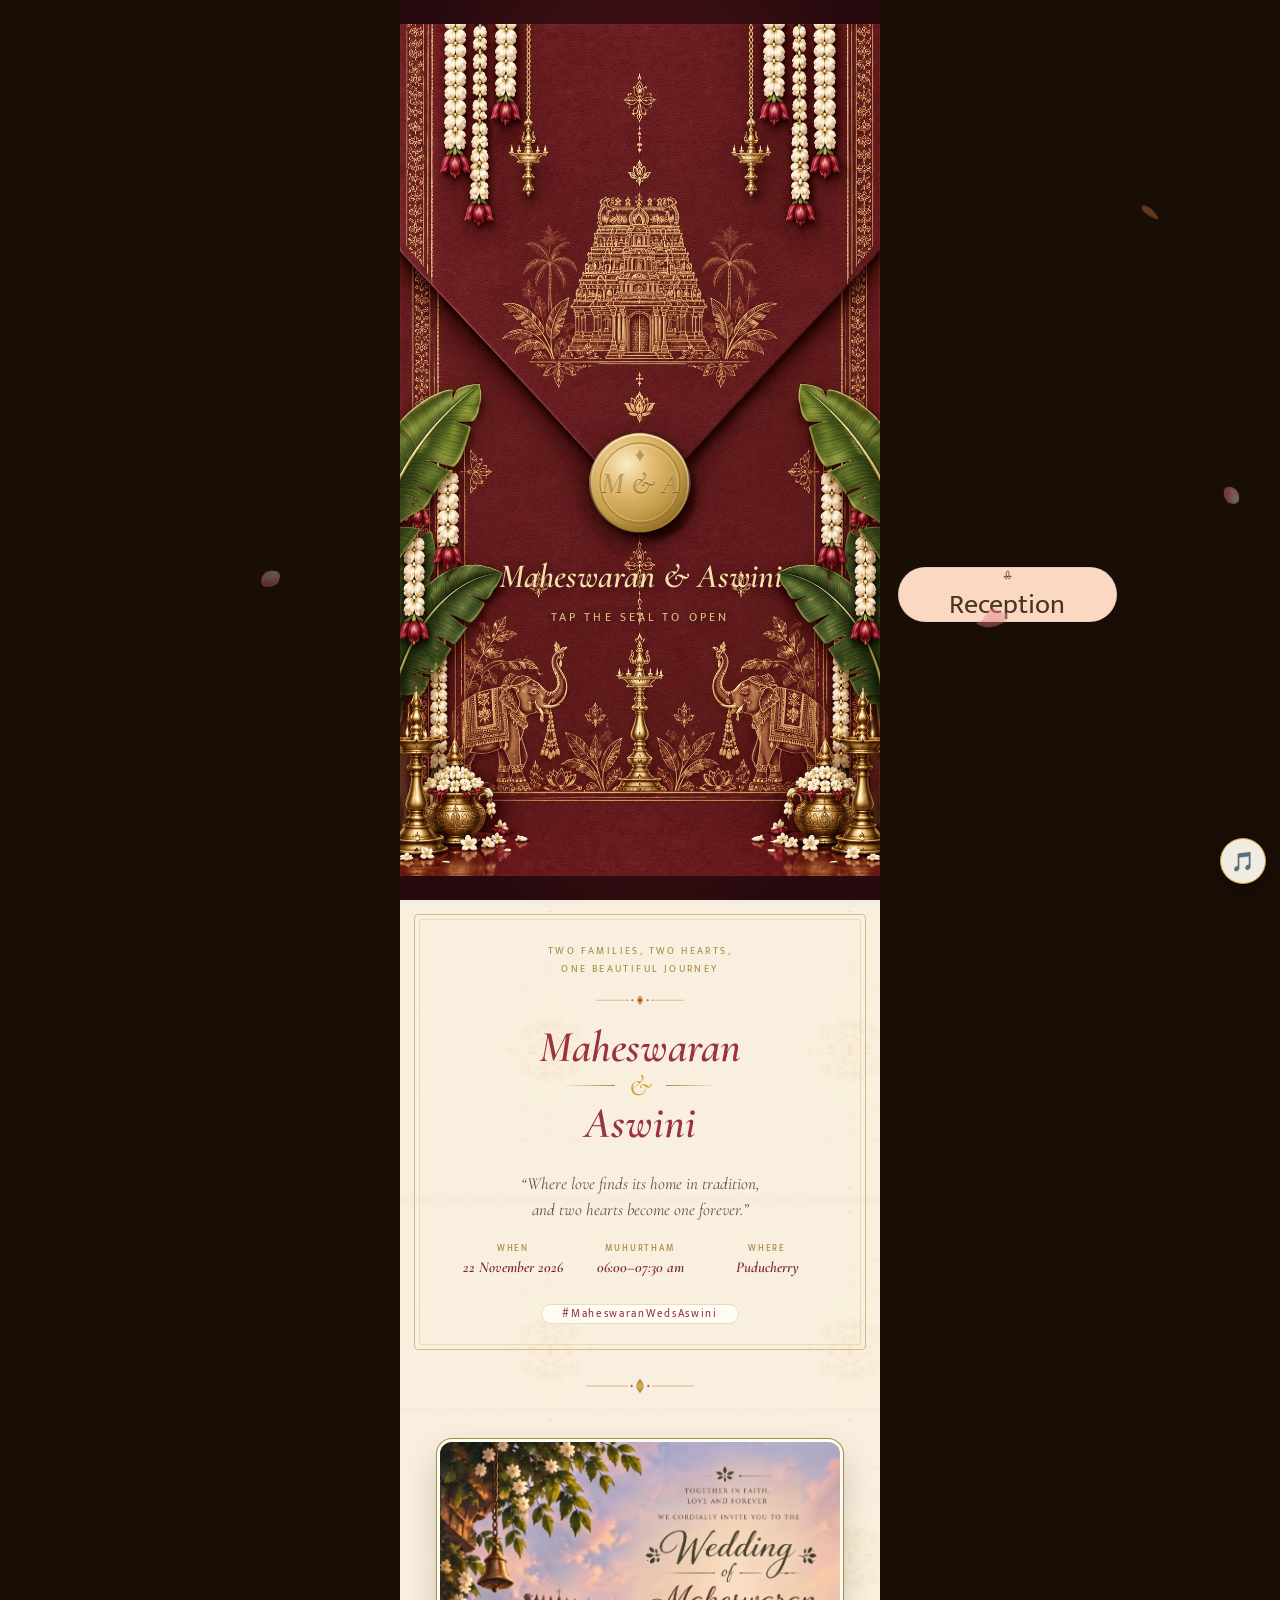
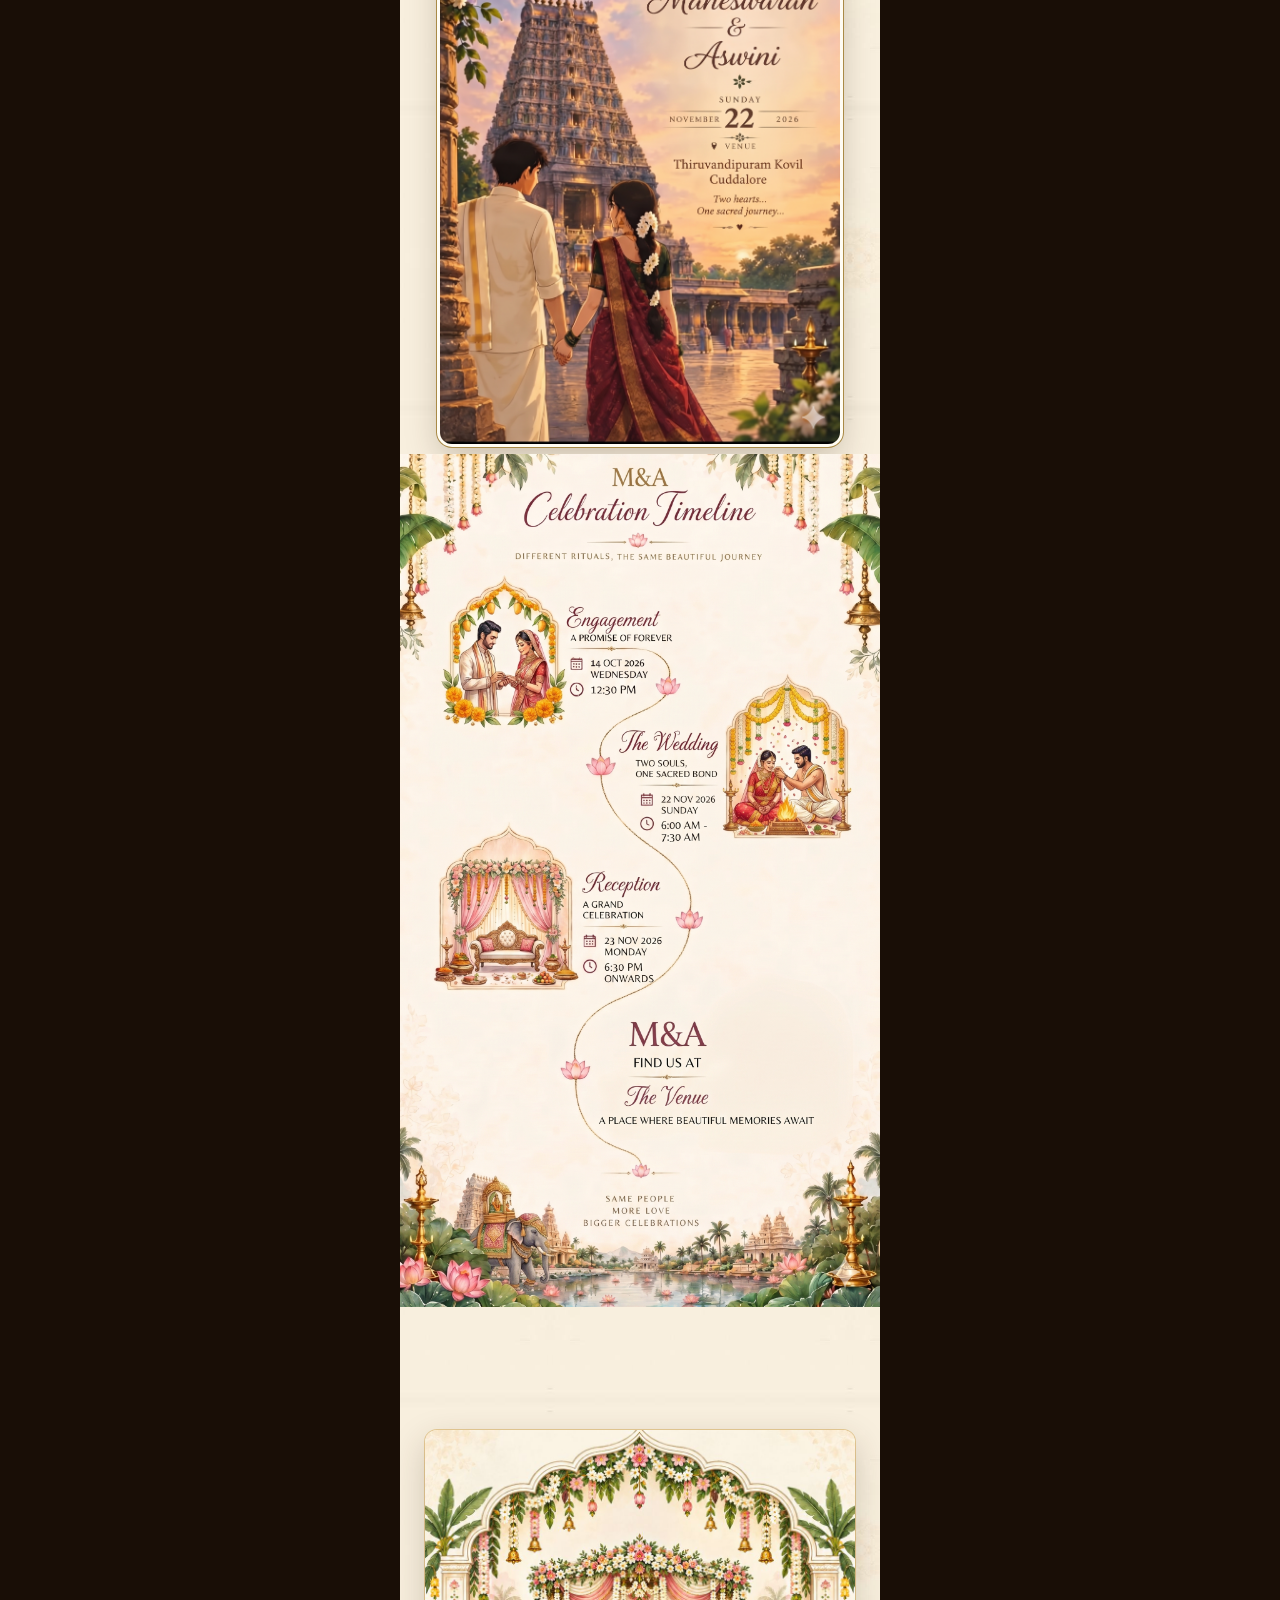
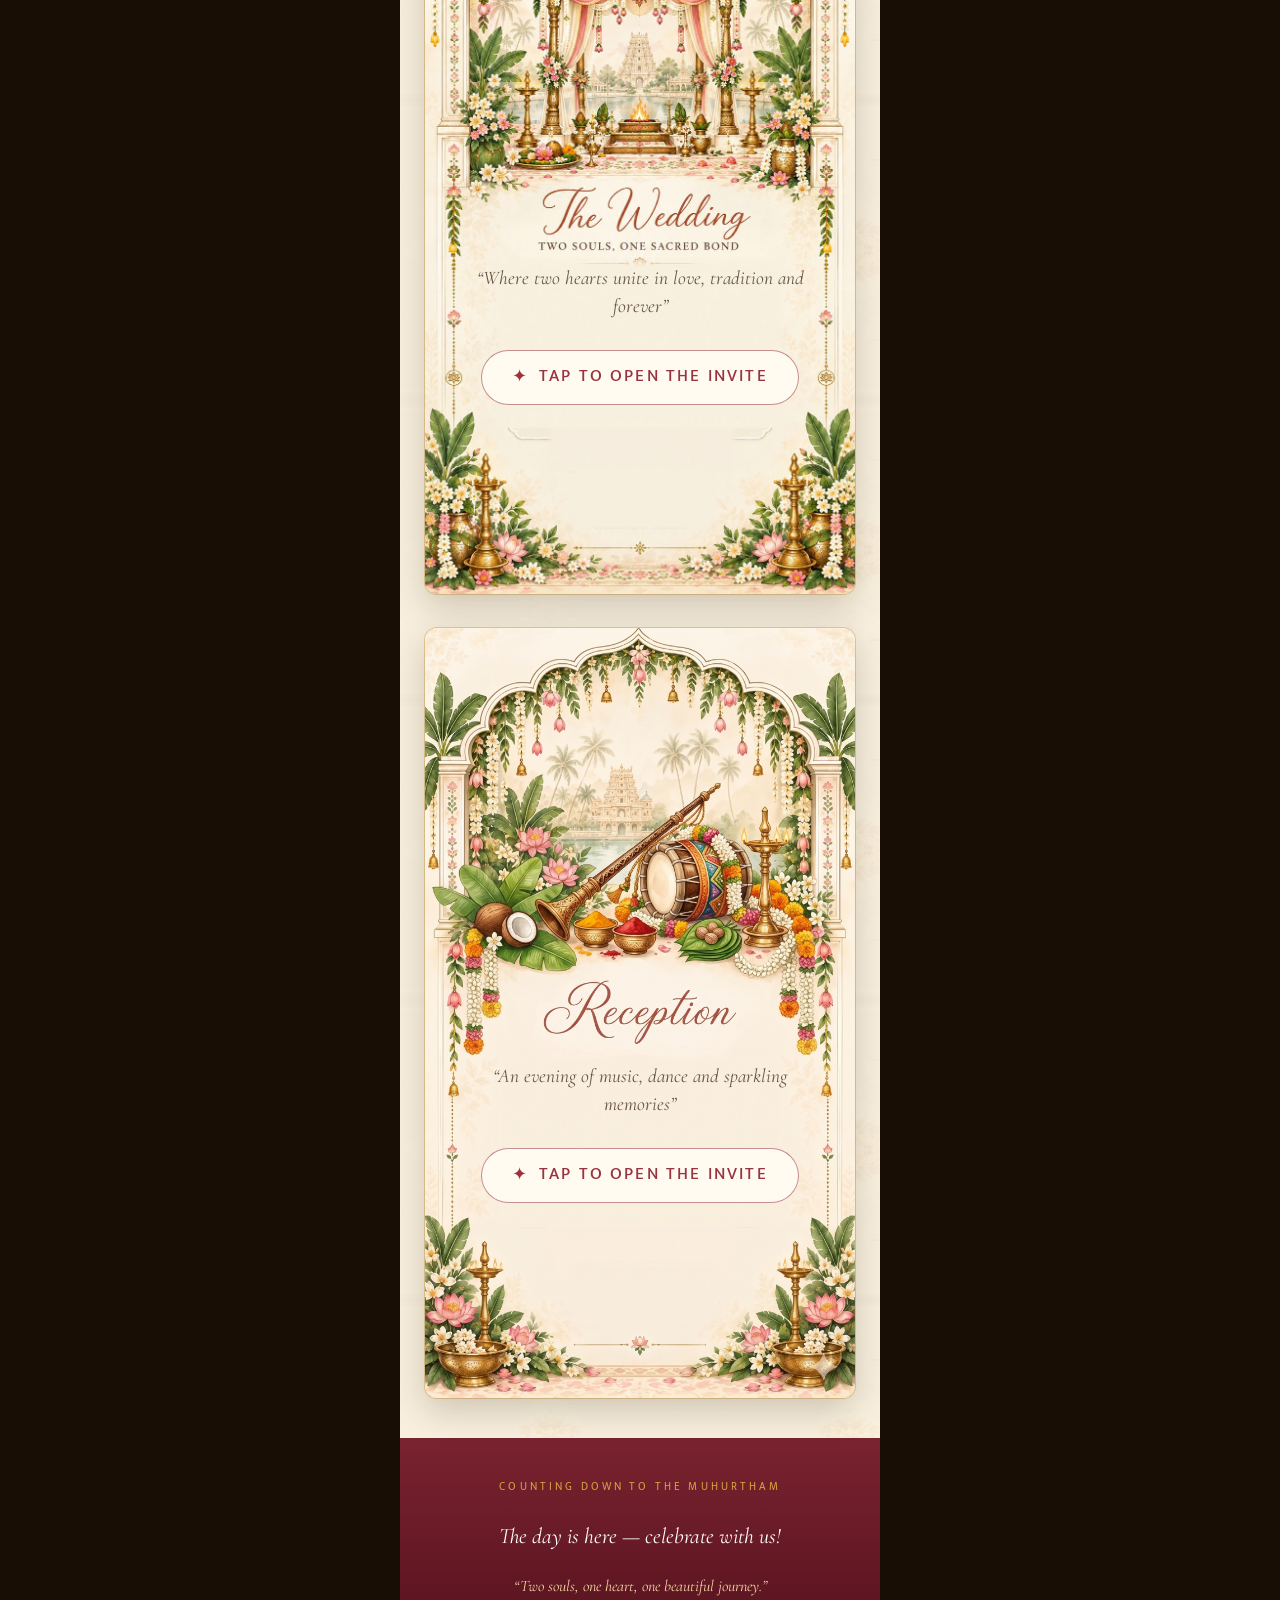
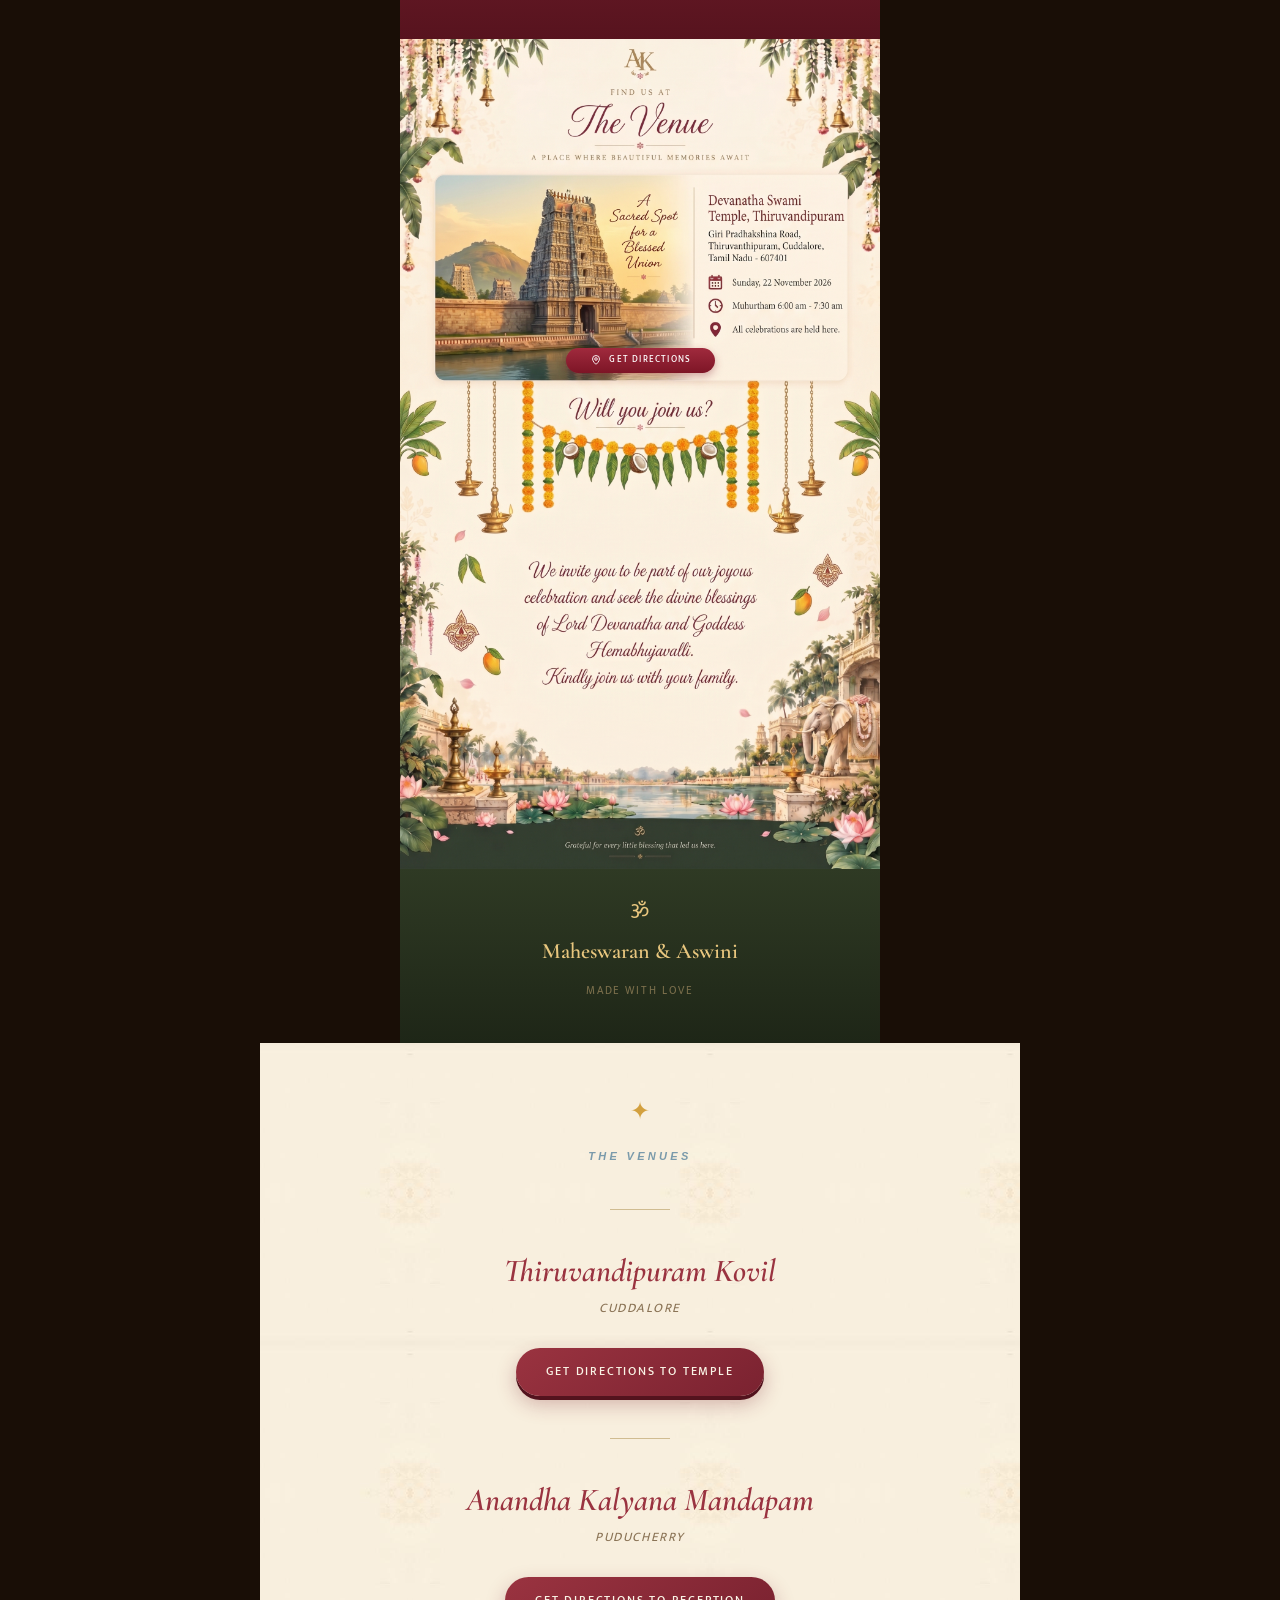
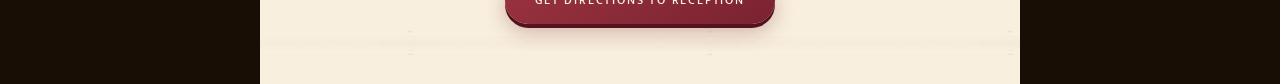
==== index.html @ b2d00077 "Add wedding invitation website" ====
<!DOCTYPE html>
<html lang="en">
<head>
<meta charset="UTF-8">
<meta name="viewport" content="width=device-width, initial-scale=1.0, viewport-fit=cover">
<title>Aswini &amp; Maheswaran · 22 November 2026</title>
<meta name="description" content="Together with their families — Aswini &amp; Maheswaran invite you to their wedding celebrations, 22–23 November 2026, Puducherry.">
<meta name="theme-color" content="#7A2230">
<meta property="og:title" content="Aswini &amp; Maheswaran · Wedding Invitation">
<meta property="og:description" content="Tap to open our invitation — Haldi, Mehendi, Sangeet &amp; the Wedding · November 2026">
<meta property="og:type" content="website">
<meta property="og:image" content="img/main_poster.jpg">
<link rel="preload" as="image" href="img/envelope.jpg">
<link rel="preconnect" href="https://fonts.googleapis.com">
<link rel="preconnect" href="https://fonts.gstatic.com" crossorigin>
<link href="https://fonts.googleapis.com/css2?family=Cormorant+Garamond:ital,wght@0,500;0,600;1,500;1,600&family=Marcellus&family=Mukta:wght@300;400;500;600&display=swap" rel="stylesheet">

 <!-- ✅ stylesheet -->
  <link rel="stylesheet" href="style.css">


</head>
<body>
<canvas id="petals" aria-hidden="true"></canvas>
<div class="wrap">

  <!-- ========== 1. ENTRY — the sealed envelope ========== -->
  <div class="gate-stage" id="stage">

    <video id="entryVid" playsinline preload="auto" poster="img/main_poster.jpg">
      <source src="media/main.mp4" type="video/mp4">
    </video>

    <div class="envbox" id="envbox">
      <img id="envBase" src="img/envelope.jpg" alt="A sealed wedding invitation envelope — tap the seal to open">
      <span id="sealRing" aria-hidden="true"></span>

      <button id="envSeal" type="button" aria-label="Tap the seal to open the invitation">
        <svg viewBox="0 0 100 100" xmlns="http://www.w3.org/2000/svg">
          <defs>
            <radialGradient id="wax" cx="36%" cy="30%" r="78%">
              <stop offset="0" stop-color="#fbecc4"/><stop offset=".34" stop-color="#e3bd72"/>
              <stop offset=".72" stop-color="#c19a48"/><stop offset="1" stop-color="#8a6320"/>
            </radialGradient>
            <linearGradient id="rimg" x1="0" y1="0" x2="0" y2="1">
              <stop offset="0" stop-color="#fff3d2"/><stop offset="1" stop-color="#a37a2c"/>
            </linearGradient>
          </defs>
          <circle cx="50" cy="50" r="47" fill="url(#wax)"/>
          <circle cx="50" cy="50" r="47" fill="none" stroke="url(#rimg)" stroke-width="1.6" opacity=".85"/>
          <circle cx="50" cy="50" r="39" fill="none" stroke="#8a6320" stroke-width="1.1" opacity=".55"/>
          <circle cx="50" cy="50" r="37" fill="none" stroke="#fbecc4" stroke-width=".8" opacity=".45"/>
          <path d="M50 17c1 3 2.4 5 4.3 6.2-1.9 1.2-3.3 3.2-4.3 6.2-1-3-2.4-5-4.3-6.2C47.6 22 49 20 50 17Z" fill="#8a6320" opacity=".5"/>
          <text id="sealMono" x="50" y="50" text-anchor="middle" dominant-baseline="central"
                font-family="Cormorant Garamond, serif" font-style="italic" font-weight="600"
                font-size="30" fill="#7d5613" opacity=".82">N &amp; S</text>
          <text x="50" y="49.3" text-anchor="middle" dominant-baseline="central"
                font-family="Cormorant Garamond, serif" font-style="italic" font-weight="600"
                font-size="30" fill="#fff0cd" opacity=".38" id="sealMono2">N &amp; S</text>
        </svg>
      </button>

      <div class="env-cap">
        <div class="env-names" id="introNames">Aswini &amp; Maheswaran</div>
        <div class="env-hint" id="envHint">Tap the seal to open</div>
      </div>
    </div>

    <div id="goldFill" aria-hidden="true"></div>
    <button id="entrySkip" type="button">Skip &#9654;</button>

    <div class="scroll-cue" id="cue">
      <p class="ef-lead">The celebrations to come</p>
      <div class="ef-list" id="efList"></div>
      <button id="scrollBtn" type="button">
        Scroll down
        <svg viewBox="0 0 24 24" fill="none" stroke="currentColor" stroke-width="2" stroke-linecap="round" stroke-linejoin="round"><path d="M12 5v14M6 13l6 6 6-6"/></svg>
      </button>
    </div>
  </div>

  <!-- ========== 2. THE COUPLE ========== -->
  <section class="couple paper" id="couple">
    <div class="cpl-in">
      <p class="cpl-lead">Two families, two hearts,<br>one beautiful journey</p>
      <svg class="cpl-orn" viewBox="0 0 200 26" fill="none" aria-hidden="true"><path d="M8 13H74" stroke="#A98A46" stroke-width="1"/><path d="M126 13H192" stroke="#A98A46" stroke-width="1"/><path d="M100 3C92 9 92 17 100 23C108 17 108 9 100 3Z" fill="#D3A03E"/><circle cx="100" cy="13" r="3.2" fill="#9A3340"/><circle cx="84" cy="13" r="2.2" fill="#C9456F"/><circle cx="116" cy="13" r="2.2" fill="#C9456F"/><circle cx="74" cy="13" r="1.4" fill="#A98A46"/><circle cx="126" cy="13" r="1.4" fill="#A98A46"/></svg>
      <div class="cpl-name" id="cplB">Aswini</div>
      <div class="cpl-amp" aria-hidden="true"><i></i><span>&amp;</span><i></i></div>
      <div class="cpl-name" id="cplA">Maheswaran</div>
      <p class="cpl-quote">&ldquo;Where love finds its home in tradition,<br>and two hearts become one forever.&rdquo;</p>
      <div class="cpl-facts">
        <div><h4>When</h4><p id="cplDate">22 November 2026</p></div>
        <div class="rule"></div>
        <div><h4>Muhurtham</h4><p id="cplTime">06:00&ndash;07:30 am</p></div>
        <div class="rule"></div>
        <div><h4>Where</h4><p id="cplWhere">Puducherry</p></div>
      </div>
      <span class="cpl-tag" id="cplTag">#MaheswaranWedsAswini</span>
    </div>
  </section>
  <div class="divider" aria-hidden="true">
    <svg viewBox="0 0 200 40" fill="none">
      <path d="M10 20 H80" stroke="#A98A46" stroke-width="1"/><path d="M120 20 H190" stroke="#A98A46" stroke-width="1"/>
      <path d="M100 8 C92 16 92 24 100 32 C108 24 108 16 100 8 Z" fill="#B08A3E"/>
      <circle cx="100" cy="20" r="4.5" fill="#D3A03E"/>
      <circle cx="86" cy="20" r="2" fill="#C9456F"/><circle cx="114" cy="20" r="2" fill="#C9456F"/>
    </svg>
  </div>

    <!-- ========== MAIN WEDDING INVITE IMAGE ========== -->
  <section class="main-invite-sec paper" id="mainInvite">
    <div class="main-invite-frame reveal">
      <img src="img/wedding_invite.jpg" 
           alt="Wedding Invitation of Maheswaran & Aswini - 22 November 2026 at Thiruvandipuram Kovil, Cuddalore" 
           loading="lazy">
    </div>
  </section>



  <!-- ========== 3. TIMELINE ========== -->
  <section class="tlpage" id="timeline">
    <div class="tlimg" id="tlImgWrap">
      <img class="art" src="img/timeline.jpg" alt="Our celebration timeline — Haldi 24 Nov 12:30 PM, Mehendi 24 Nov 6:30 PM, Sangeet 25 Nov 7:00 PM, The Wedding 22 Nov 2026, Muhurtham 9:15–10:00 AM">
      <span id="tlLotus" aria-hidden="true"><img src="art/lotus.png" alt="" draggable="false"></span>
    </div>
  </section>



  <!-- ========== 4. THE FIVE INVITES ========== -->
  <section class="invsec" id="invites">
    <div class="sec-head reveal"><p class="eyebrow">One by one</p><h2>Our Invitations</h2></div>
    <div id="cardStack"></div>
  </section>



  <section class="count">
    <p class="eyebrow">Counting down to the Muhurtham</p>
    <div class="cd" id="cd">
      <div class="u"><div class="num" id="d">--</div><div class="lab">Days</div></div>
      <div class="u"><div class="num" id="h">--</div><div class="lab">Hours</div></div>
      <div class="u"><div class="num" id="m">--</div><div class="lab">Mins</div></div>
      <div class="u"><div class="num" id="s">--</div><div class="lab">Secs</div></div>
    </div>
    <p class="cd-note">“Two souls, one heart, one beautiful journey.”</p>
  </section>

  <section class="vrsvp" id="venueSec">
    <img class="art" src="img/venue_rsvp.jpg" alt="The Venue — Taj Mahal Palace, Mumbai. Apollo Bunder, Colaba, Mumbai, Maharashtra 400001. Thursday 22 November 2026, Muhurtham 9:15–10:00 am. All celebrations are held here. Will you join us? Kindly reply by 10 November 2026.">

    <a id="vDir" class="vf" target="_blank" rel="noopener" href="index.html#">
      <svg viewBox="0 0 24 24" fill="none" stroke="currentColor" stroke-width="1.8"><path d="M12 21s7-6.2 7-11a7 7 0 1 0-14 0c0 4.8 7 11 7 11Z"/><circle cx="12" cy="10" r="2.6"/></svg>
      Get directions
    </a>
  
  </section>
  <footer class="foot">
    <div class="om">&#2384;</div>
    <div class="sig" id="footSig">Maheswaran &amp; Aswini</div>
    <p class="made">Made with love</p>
  </footer>
</div>

<div class="lightbox" id="lightbox" aria-hidden="true">
  <button class="lb-close" id="lbClose" type="button" aria-label="Close">×</button>
  <div class="lb-stage" id="lbStage">
    <video id="lbVid" playsinline muted preload="none"></video>
    <canvas id="lbCanvas"></canvas>
    <div class="lb-tap" id="lbTap"></div>
    <div class="lb-coach" id="lbCoach" aria-hidden="true"></div>
    <button class="lb-replay" id="lbReplay" type="button" aria-label="Play again"></button>
    <button class="lb-skip" id="lbSkip" type="button">Reveal ▸</button>
    <div class="lb-hint" id="lbHint"></div>
  </div>
</div>

 

        <!-- ===== VENUE SECTION ===== -->
    <section class="venue paper">
      <div class="mandala">✦</div>
      <p class="eyebrow">THE VENUES</p>
      <div class="venue-divider"></div>
      <!-- Location 1: Temple -->
      <h2>Thiruvandipuram Kovil</h2>
      <p>Cuddalore</p>
      <a class="map-btn" 
         href="https://maps.app.goo.gl/q8UdLxnLqafQBDTA9" 
         target="_blank" 
         rel="noopener noreferrer">GET DIRECTIONS To Temple</a>
      <div class="venue-divider"></div>
      <!-- Location 2: Reception -->
      <h2>Anandha Kalyana Mandapam</h2>
      <p>Puducherry</p>
      <a class="map-btn" 
         href="https://maps.app.goo.gl/wBoz4UePsPLny3v68" 
         target="_blank" 
         rel="noopener noreferrer">GET DIRECTIONS To Reception</a>
      
    </section>


  <div id="chips"></div>
 <!-- ✅ script at the end of <body> so the DOM exists when it runs -->
  <script src="script.js"></script>

</body>
</html>
---- style.css ----
:root{
    --kumkum:#9A3340;--maroon:#7A2230;--marigold:#D3A03E;--brass:#A98A46;
    --sandal:#FAF4E6;--card:#FFFCF3;--lotus:#C9456F;
    --ink:#4A3524;--muted:#8A7355;--night:#20120A;
    --line:#e9dcc0;
    --display:'Cormorant Garamond',serif;--head:'Marcellus',serif;--body:'Mukta',sans-serif;
  }
  *{margin:0;padding:0;box-sizing:border-box}
  html{scroll-behavior:smooth}
  body{font-family:var(--body);color:var(--ink);background:#190e06;line-height:1.65;
    -webkit-font-smoothing:antialiased;overflow-x:hidden}
  .wrap{max-width:480px;margin:0 auto;position:relative;overflow:hidden;
    background-color:var(--sandal);
    background-image:url("img/paper.jpg");background-size:300px 300px;background-repeat:repeat}
  a{color:inherit}
  .eyebrow{font-family:var(--body);font-weight:400;letter-spacing:.3em;text-transform:uppercase;
    font-size:10.5px;color:var(--brass);line-height:1.9}
  .reveal{opacity:0;transform:translateY(16px);transition:opacity .8s ease,transform .8s ease}
  .reveal.in{opacity:1;transform:none}
  #petals{position:fixed;inset:0;width:100%;height:100%;pointer-events:none;z-index:48}
  .paper{background-image:url("img/paper.jpg");background-size:300px 300px}

  /* ===== ENTRY — the sealed envelope ===== */
  /* the stage fills the phone screen. 100dvh is the height with the browser bar
     showing, so nothing is clipped and the frame doesn't jump as the bar hides. */
  .gate-stage{position:relative;width:100%;height:100vh;height:100dvh;min-height:520px;
    overflow:hidden;line-height:0;display:flex;align-items:center;justify-content:center;
    background:radial-gradient(ellipse at 50% 44%,#5e171f,#280a0e 78%)}

  /* the envelope keeps its own proportions, so every hotspot below can be a
     simple percentage of the artwork and land exactly where it was drawn */
  .envbox{position:relative;aspect-ratio:941/1672;flex:0 0 auto;
    width:min(100%, calc(100vh * 941 / 1672));
    width:min(100%, calc(100dvh * 941 / 1672));
    height:auto;max-height:100%;margin:auto;z-index:60;
    transition:opacity .8s ease,transform .8s ease}
  .envbox img{width:100%;height:100%;object-fit:fill;display:block;user-select:none}
  #envBase{position:absolute;inset:0;z-index:1}

  /* the seal: the monogram, pressed into gold, waiting to be tapped */
  #envSeal{position:absolute;left:50%;top:53.9%;width:21.4%;aspect-ratio:1;z-index:6;
    transform:translate(-50%,-50%);border:0;padding:0;background:none;cursor:pointer;
    -webkit-tap-highlight-color:transparent;
    filter:drop-shadow(0 6px 14px rgba(0,0,0,.55));
    transition:transform .45s cubic-bezier(.3,1.4,.5,1),opacity .45s ease}
  #envSeal svg{width:100%;height:100%;display:block}
  #envSeal::after{content:"";position:absolute;inset:-6%;border-radius:50%;pointer-events:none;
    box-shadow:0 0 0 0 rgba(255,214,130,.55);animation:sealPulse 2.4s ease-out infinite}
  @keyframes sealPulse{
    0%{box-shadow:0 0 0 0 rgba(255,214,130,.5),0 0 22px 2px rgba(255,196,90,.35)}
    70%{box-shadow:0 0 0 8% rgba(255,214,130,0),0 0 30px 6px rgba(255,196,90,.12)}
    100%{box-shadow:0 0 0 0 rgba(255,214,130,0),0 0 22px 2px rgba(255,196,90,0)}}
  #envSeal:active{transform:translate(-50%,-50%) scale(.94)}
  .envbox.opened #envSeal{transform:translate(-50%,-50%) scale(1.5);opacity:0;
    transition:transform .55s ease,opacity .5s ease}
  .envbox.opened #envSeal::after{animation:none}
  /* the ring of light the seal leaves behind as it breaks */
  #sealRing{position:absolute;left:50%;top:53.9%;width:21.4%;aspect-ratio:1;z-index:5;
    transform:translate(-50%,-50%) scale(.6);border-radius:50%;pointer-events:none;opacity:0;
    border:2px solid rgba(255,230,170,.9);box-shadow:0 0 26px 6px rgba(255,206,110,.7)}
  #sealRing.go{animation:ringOut 1s cubic-bezier(.2,.7,.3,1) forwards}
  @keyframes ringOut{0%{opacity:.95;transform:translate(-50%,-50%) scale(.6)}
    100%{opacity:0;transform:translate(-50%,-50%) scale(3.4)}}

  /* the names, resting on the quiet part of the envelope */
  .env-cap{position:absolute;left:6%;right:6%;top:62.2%;z-index:6;text-align:center;
    line-height:1.35;transition:opacity .5s ease}
  .envbox.opened .env-cap{opacity:0}
  .env-names{font-family:var(--display);font-style:italic;font-weight:600;
    font-size:clamp(20px,5.4vh,34px);color:#f6dfa8;text-shadow:0 2px 12px rgba(0,0,0,.65)}
  .env-hint{font-family:var(--body);font-size:clamp(9px,1.65vh,12px);letter-spacing:.26em;
    text-transform:uppercase;color:#e3bd7f;margin-top:9px;
    text-shadow:0 1px 8px rgba(0,0,0,.7);animation:hintFade 2.6s ease-in-out infinite}
  @keyframes hintFade{0%,100%{opacity:.55}50%{opacity:1}}

  /* the film, revealed once the gold clears */
  #entryVid{position:absolute;inset:0;width:100%;height:100%;object-fit:contain;z-index:58;
    background:radial-gradient(ellipse at 50% 40%,#3a1a0c,#160a04 74%);
    opacity:0;pointer-events:none;transition:opacity .8s ease}
  .stage-film #entryVid{opacity:1}
  .stage-film .envbox{opacity:0;transform:scale(1.06);pointer-events:none}

  /* the screen filling with gold, out of the open envelope */
  #goldFill{position:absolute;left:50%;top:52%;width:340%;aspect-ratio:1;z-index:70;
    transform:translate(-50%,-50%) scale(.03);border-radius:50%;pointer-events:none;opacity:0;
    background:radial-gradient(circle,#fff8e5 0%,#ffe7ae 36%,#f4c368 66%,#dfa03a 100%);
    transition:transform 1.05s cubic-bezier(.3,.75,.35,1),opacity .45s ease}
  #goldFill.on{opacity:1;transform:translate(-50%,-50%) scale(1)}
  #goldFill.off{opacity:0;transition:opacity .9s ease}

  #entrySkip{position:absolute;top:16px;right:14px;z-index:74;font-family:var(--body);font-size:10px;
    letter-spacing:.16em;text-transform:uppercase;color:#fff;background:rgba(0,0,0,.42);
    border:1px solid rgba(255,255,255,.42);border-radius:30px;padding:7px 14px;cursor:pointer;
    white-space:nowrap;opacity:0;pointer-events:none;transition:opacity .5s ease}
  #entrySkip.show{opacity:1;pointer-events:auto}

  /* the film stays on screen when it ends; this rides over its lower edge */
  .scroll-cue{position:absolute;left:0;right:0;bottom:0;z-index:62;
    display:flex;flex-direction:column;align-items:center;justify-content:flex-end;
    padding:86px 12px 22px;pointer-events:none;text-align:center;
    background:linear-gradient(180deg,rgba(16,8,3,0) 0%,rgba(15,7,3,.62) 38%,rgba(10,5,2,.93) 100%);
    opacity:0;transform:translateY(12px);
    transition:opacity .9s ease .3s,transform .9s ease .3s}
  .scroll-cue.show{opacity:1;transform:none}
  .ef-lead{font-family:var(--body);font-size:10px;letter-spacing:.28em;text-transform:uppercase;
    color:#dcbb86;line-height:1.8;text-shadow:0 1px 8px rgba(0,0,0,.8)}
  .ef-list{display:flex;flex-wrap:wrap;align-items:center;justify-content:center;
    gap:7px;margin:11px 0 15px}
  .ef-list span{font-family:var(--body);font-size:9.5px;letter-spacing:.15em;text-transform:uppercase;
    color:#f3dcac;background:rgba(32,16,7,.5);border:1px solid rgba(226,190,116,.42);
    border-radius:30px;padding:6px 12px;white-space:nowrap;
    backdrop-filter:blur(3px);-webkit-backdrop-filter:blur(3px)}
  #scrollBtn{pointer-events:auto;cursor:pointer;border:1px solid rgba(255,235,190,.75);
    background:rgba(30,14,6,.5);backdrop-filter:blur(4px);-webkit-backdrop-filter:blur(4px);
    color:#f6dfa8;font-family:var(--body);font-size:11px;letter-spacing:.22em;
    text-transform:uppercase;border-radius:40px;padding:13px 24px 13px 26px;
    display:inline-flex;align-items:center;gap:12px;white-space:nowrap;
    -webkit-tap-highlight-color:transparent;
    box-shadow:0 8px 26px rgba(0,0,0,.45);transition:transform .18s ease}
  /* only the arrow moves — a button that drifts is awkward to hit */
  #scrollBtn svg{width:15px;height:15px;flex:0 0 15px;animation:bob 2.2s ease-in-out infinite}
  #scrollBtn:active{transform:scale(.96)}
  @keyframes bob{0%,100%{transform:translateY(0)}50%{transform:translateY(7px)}}
  .gold-bloom{position:absolute;inset:-10%;z-index:66;pointer-events:none;opacity:0;
    background:radial-gradient(circle at 50% 46%,rgba(255,239,190,1),rgba(248,200,95,.72) 40%,rgba(242,183,70,.25) 62%,transparent 76%);
    transform:scale(.22);transition:opacity .7s ease,transform 1.8s cubic-bezier(.2,.7,.3,1)}
  .gold-bloom.on{opacity:1;transform:scale(1.35)}
  .gold-bloom.off{opacity:0}

  /* ===== PAGE 2 — the couple card ===== */
  .couple{padding:0;line-height:0;position:relative}
  .couple img{width:100%;height:auto;display:block}
  /* ===== PAGE 2 — the couple card, built in markup so the names stay editable ===== */
  .couple{position:relative;padding:34px 20px 40px;text-align:center;overflow:hidden}
  .couple::before{content:"";position:absolute;inset:14px;pointer-events:none;
    border:1px solid rgba(169,138,70,.5);border-radius:4px}
  .couple::after{content:"";position:absolute;inset:19px;pointer-events:none;
    border:1px solid rgba(211,160,62,.28);border-radius:3px}
  .cpl-in{position:relative;z-index:2;padding:8px 6px 0}
  .cpl-lead{font-family:var(--body);font-size:10px;letter-spacing:.24em;text-transform:uppercase;
    color:var(--brass);line-height:1.8;max-width:300px;margin:0 auto}
  .cpl-orn{display:block;margin:16px auto;width:96px;height:auto;opacity:.95}
  .cpl-hon{font-family:var(--body);font-size:10px;letter-spacing:.3em;text-transform:uppercase;
    color:var(--brass);margin-bottom:2px}
  .cpl-name{font-family:var(--display);font-style:italic;font-weight:600;
    font-size:clamp(32px,9.4vw,44px);color:var(--kumkum);line-height:1.15}
  .cpl-amp{display:flex;align-items:center;justify-content:center;gap:14px;margin:12px 0}
  .cpl-amp span{font-family:var(--display);font-style:italic;font-size:30px;color:var(--marigold)}
  .cpl-amp i{display:block;width:52px;height:1px;background:linear-gradient(90deg,transparent,var(--brass))}
  .cpl-amp i:last-child{background:linear-gradient(90deg,var(--brass),transparent)}
  .cpl-quote{font-family:var(--display);font-style:italic;font-size:17px;color:var(--ink);
    opacity:.85;line-height:1.55;max-width:310px;margin:22px auto 0}
  .cpl-facts{display:grid;grid-template-columns:1fr 1px 1fr 1px 1fr;align-items:start;
    gap:0 10px;margin:26px auto 0;max-width:360px}
  .cpl-facts .rule{background:linear-gradient(180deg,transparent,rgba(169,138,70,.55),transparent)}
  .cpl-facts h4{font-family:var(--body);font-weight:500;font-size:9px;letter-spacing:.2em;
    text-transform:uppercase;color:var(--brass);margin-bottom:8px}
  .cpl-facts p{font-family:var(--display);font-style:italic;font-weight:600;font-size:15px;
    color:var(--maroon);line-height:1.4}
  .cpl-tag{display:inline-block;margin-top:26px;font-family:var(--body);font-size:10.5px;
    letter-spacing:.16em;color:var(--kumkum);background:var(--card);
    border:1px solid var(--line);border-radius:30px;padding:9px 20px}

  /* ===== TIMELINE (the artwork, with a lotus riding the swirl) ===== */
  .tlpage{padding:0;position:relative}
  .tlimg{position:relative;line-height:0;width:100%}
  .tlimg>img.art{width:100%;height:auto;display:block}
  #tlLotus{position:absolute;width:8.4%;max-width:46px;transform:translate(-50%,-50%);
    pointer-events:none;z-index:3;filter:drop-shadow(0 3px 7px rgba(90,60,25,.35));
    transition:opacity .5s ease;opacity:0}
  #tlLotus.on{opacity:1}
  #tlLotus img{width:100%;height:auto;display:block}

  /* ===== THE FIVE INVITES ===== */
  .invsec{padding:34px 0 6px;text-align:center}
  .invsec .sec-head{margin:0 26px 20px}
  .invsec .sec-head h2{font-family:var(--display);font-style:italic;font-weight:600;font-size:32px;
    color:var(--kumkum);margin-top:8px;line-height:1.3}
  .evcard{position:relative;margin:0 auto 34px;width:calc(100% - 28px);max-width:430px;
    scroll-margin-top:62px;cursor:pointer;container-type:inline-size;
    border-radius:12px;overflow:hidden;
    box-shadow:0 12px 34px rgba(60,39,21,.22),0 0 0 1px rgba(211,160,62,.45);
    transition:transform .25s ease,box-shadow .25s ease}
  .evcard:hover{transform:translateY(-3px);box-shadow:0 18px 42px rgba(60,39,21,.28),0 0 0 1px rgba(211,160,62,.6)}
  .evcard>img.art{width:100%;height:auto;display:block}
  /* the clear band the artwork now leaves under the title */
  .cardov{position:absolute;left:8%;right:8%;top:56%;bottom:9%;z-index:2;
    display:flex;flex-direction:column;align-items:center;justify-content:flex-start;
    text-align:center;line-height:1.3}
  .ov-quote{font-family:var(--display);font-style:italic;color:var(--ink);opacity:.82;
    font-size:16px;font-size:4.5cqw;line-height:1.45;max-width:94%;margin:0}
  .ov-cta{display:inline-flex;align-items:center;gap:2.2cqw;margin-top:7cqw;
    font-family:var(--body);letter-spacing:.16em;text-transform:uppercase;color:var(--maroon);
    font-size:13px;font-size:3.9cqw;font-weight:500;letter-spacing:.13em;
    border:1.5px solid rgba(154,51,64,.55);border-radius:40px;
    padding:3.6cqw 7cqw;background:rgba(255,252,243,.9);color:var(--kumkum);
    animation:ctaGlow 2.6s ease-in-out infinite}
  @keyframes ctaGlow{
    0%,100%{box-shadow:0 0 0 0 rgba(211,160,62,.45)}
    50%{box-shadow:0 0 0 6px rgba(211,160,62,0)}}
  .ov-cta .dot{font-size:1.1em;line-height:0}


  .pill{display:inline-flex;align-items:center;justify-content:center;gap:7px;font-family:var(--body);
    font-size:10.5px;letter-spacing:.18em;text-transform:uppercase;color:var(--kumkum);
    background:var(--card);border:1px solid var(--line);border-radius:30px;padding:9px 18px;
    cursor:pointer;text-decoration:none;transition:.2s;white-space:nowrap}
  .pill:hover{border-color:var(--marigold);box-shadow:0 4px 12px rgba(176,125,26,.18)}
  .pill:focus-visible{outline:2px solid var(--marigold);outline-offset:2px}
  .btn{font-family:var(--body);font-weight:500;font-size:13px;letter-spacing:.07em;text-transform:uppercase;
    color:#fff;background:var(--kumkum);border:none;border-radius:40px;padding:13px 22px;cursor:pointer;
    text-decoration:none;display:inline-flex;align-items:center;gap:9px;transition:transform .2s,box-shadow .2s}
  .btn:hover{transform:translateY(-2px);box-shadow:0 10px 22px rgba(154,51,64,.3)}
  .btn.wa{background:#1faa54;width:100%;justify-content:center;margin-top:4px;font-size:14px}

  .divider{display:flex;justify-content:center;padding:10px 0}
  .divider svg{width:120px;height:auto;opacity:.9}
  .sec-head{text-align:center;margin:0 26px 18px}
  .sec-head h2{font-family:var(--display);font-style:italic;font-weight:600;font-size:32px;
    color:var(--kumkum);margin-top:8px;line-height:1.3}

  /* ===== FILM LIGHTBOX ===== */
  .lightbox{position:fixed;inset:0;z-index:95;background:rgba(18,9,3,.95);display:none;
    align-items:center;justify-content:center;padding:22px}
  .lightbox.open{display:flex}
  .lb-stage{position:relative;display:inline-block;line-height:0;border-radius:12px;
    box-shadow:0 0 0 3px var(--marigold),0 20px 60px rgba(0,0,0,.65)}
  #lbVid{display:block;aspect-ratio:9/16;height:82vh;max-height:82vh;width:auto;max-width:100%;
    border-radius:12px;background:#241206;object-fit:cover}
  #lbCanvas{position:absolute;inset:0;width:100%;height:100%;border-radius:12px;cursor:grab;
    touch-action:none;display:none}
  #lbCanvas.on{display:block}
  .lb-tap{position:absolute;inset:0;border-radius:12px;display:none;flex-direction:column;
    align-items:center;justify-content:center;gap:13px;text-align:center;overflow:hidden}
  .lb-tap.on{display:flex}
  .lb-tap.dhol{background:radial-gradient(120% 90% at 50% 32%,#7d2028,#3a0d10)}
  .lb-tap.bell{background:radial-gradient(120% 90% at 50% 26%,#7A2230,#25080b)}
  .lb-tap.butterfly{background:transparent}
  .lb-tap::before{content:"";position:absolute;width:250px;height:250px;border-radius:50%;top:50%;left:50%;
    transform:translate(-50%,-64%);background:radial-gradient(circle,rgba(255,221,150,.22),transparent 68%);
    pointer-events:none}
  .lb-inst{background:none;border:0;cursor:pointer;padding:0;position:relative;
    filter:drop-shadow(0 12px 20px rgba(0,0,0,.55))}
  .lb-inst svg{height:140px;width:auto;display:block}
  .lb-inst .dholimg{height:150px;width:auto;display:block;-webkit-user-drag:none;user-select:none}
  .lb-inst.hit{animation:hit .26s ease}
  .lb-tap.bell .lb-inst{transform-origin:50% 11%}
  .lb-inst.ring{animation:ring .78s ease}
  .lb-inst.ring .waves{animation:waves .7s ease-out}
  .lb-inst .waves{transform-box:fill-box;transform-origin:center;opacity:0}
  @keyframes hit{0%{transform:scale(1)}40%{transform:scale(.9)}100%{transform:scale(1)}}
  @keyframes ring{0%{transform:rotate(0)}18%{transform:rotate(-14deg)}42%{transform:rotate(11deg)}66%{transform:rotate(-7deg)}100%{transform:rotate(0)}}
  @keyframes waves{0%{opacity:0;transform:scale(.6)}30%{opacity:.9}100%{opacity:0;transform:scale(1.18)}}
  .lb-inst.bflybtn{background:rgba(255,255,255,.4);border:1px solid rgba(255,255,255,.7);
    padding:13px;border-radius:22px}
  .bflybtn-img{width:72px;height:60px;object-fit:contain;display:block;animation:bflyhover 2.4s ease-in-out infinite}
  @keyframes bflyhover{50%{transform:translateY(-5px)}}
  .lb-itxt{font-family:var(--display);font-style:italic;font-size:21px;color:#f6dfa8;padding:0 18px;line-height:1.4}
  .lb-tap.butterfly .lb-itxt{color:#7a2a3c;text-shadow:0 1px 6px rgba(255,255,255,.85)}
  .lb-dots{display:flex;gap:9px}
  .lb-dots i{width:9px;height:9px;border-radius:50%;background:rgba(255,255,255,.28);transition:.2s}
  .lb-dots i.on{background:var(--marigold);transform:scale(1.25)}
  /* the "scratch me" prompt painted over the cover */
  .lb-coach{position:absolute;inset:0;z-index:3;display:flex;flex-direction:column;
    align-items:center;justify-content:center;gap:14px;text-align:center;padding:0 26px;
    pointer-events:none;transition:opacity .45s ease;line-height:1.45}
  .lb-coach.gone{opacity:0}
  .lb-tap.on ~ .lb-coach .ring{display:none}
  .lb-tap.on ~ .lb-coach{justify-content:flex-end;padding-bottom:14%}
  .lb-tap.on:not(.butterfly) .lb-itxt{display:none}
  .lb-tap.on.heart ~ .lb-coach{justify-content:flex-start;padding-top:16%}
  .lb-coach .ring{width:104px;height:104px;border-radius:50%;display:grid;place-items:center;
    border:1.5px dashed rgba(255,255,255,.7);background:rgba(0,0,0,.18);
    animation:coachPulse 2.2s ease-in-out infinite}
  @keyframes coachPulse{0%,100%{transform:scale(1);opacity:.9}50%{transform:scale(1.07);opacity:1}}
  .lb-coach .hand{width:52px;height:52px;animation:coachSwipe 2s ease-in-out infinite}
  @keyframes coachSwipe{
    0%,100%{transform:translateX(-20px) rotate(-8deg)}
    50%{transform:translateX(20px) rotate(8deg)}}
  .lb-coach .big{font-family:var(--display);font-style:italic;font-size:27px;color:#fff;
    text-shadow:0 2px 12px rgba(0,0,0,.6);line-height:1.25}
  .lb-coach .small{font-family:var(--body);font-size:11.5px;letter-spacing:.16em;line-height:1.7;
    text-transform:uppercase;color:rgba(255,255,255,.9);text-shadow:0 1px 8px rgba(0,0,0,.7);
    max-width:16em}
  /* ===== heart trace reveal ===== */
  .lb-tap.heart{background:radial-gradient(120% 90% at 50% 40%,#7d2440,#2d0a17)}
  .lb-tap.heart .lb-itxt{position:absolute;left:0;right:0;bottom:13%;font-size:19px}
  #heartCv{position:absolute;inset:0;width:100%;height:100%;border-radius:12px;
    touch-action:none;cursor:crosshair;z-index:4}
  .heart-done{position:absolute;left:50%;top:46%;transform:translate(-50%,-50%) scale(.6);
    z-index:5;opacity:0;pointer-events:none;font-size:70px;color:#ff9ec0;
    text-shadow:0 0 26px rgba(255,150,190,.9),0 0 60px rgba(255,110,170,.6);
    transition:opacity .35s ease,transform .55s cubic-bezier(.2,.9,.3,1.4)}
  .heart-done.on{opacity:1;transform:translate(-50%,-50%) scale(1)}

  /* the diya that is lit and waved */
  .lb-tap.lamp{background:radial-gradient(120% 90% at 50% 34%,#3b1b12,#170806)}
  .lb-inst .flame{transform-box:fill-box;transform-origin:50% 100%;
    animation:flick .5s ease-in-out infinite alternate;transition:opacity .4s ease}
  @keyframes flick{from{transform:scale(1) rotate(-2deg)}to{transform:scale(1.13) rotate(2deg)}}
  .lb-inst.lamp0 .flame{opacity:0}
  .lb-inst.lamp1 .flame{opacity:.45}
  .lb-inst.lamp2 .flame{opacity:.75}
  .lb-inst.lamp3 .flame{opacity:1}
  .lb-inst .glow{transition:opacity .5s ease}
  .lb-inst.lamp0 .glow{opacity:0}
  .lb-inst.lamp1 .glow{opacity:.3}
  .lb-inst.lamp2 .glow{opacity:.6}
  .lb-inst.lamp3 .glow{opacity:1}
  .lb-hint{position:absolute;left:0;right:0;bottom:12px;text-align:center;color:#fff;
    font-family:var(--body);font-size:11px;letter-spacing:.16em;text-transform:uppercase;
    text-shadow:0 1px 6px rgba(0,0,0,.8);pointer-events:none;z-index:3}
  .lb-skip{position:absolute;top:8px;left:8px;z-index:4;font-family:var(--body);font-size:10px;
    letter-spacing:.12em;text-transform:uppercase;color:#fff;background:rgba(0,0,0,.45);
    border:1px solid rgba(255,255,255,.45);border-radius:30px;padding:6px 12px;cursor:pointer}
  .lb-close{position:absolute;top:14px;right:16px;z-index:6;width:42px;height:42px;border-radius:50%;
    border:1px solid rgba(255,255,255,.5);background:rgba(0,0,0,.45);color:#fff;font-size:26px;
    line-height:1;cursor:pointer}
  .lb-replay{position:absolute;left:50%;top:50%;transform:translate(-50%,-50%);z-index:5;display:none;
    width:60px;height:60px;border-radius:50%;background:rgba(20,10,4,.55);
    border:1px solid rgba(255,235,190,.8);cursor:pointer;place-items:center}
  .lb-replay.show{display:grid}
  .lb-replay::after{content:"";border-left:18px solid #ffeec2;border-top:11px solid transparent;
    border-bottom:11px solid transparent;margin-left:5px}
  .bfly{position:absolute;left:0;top:0;z-index:7;pointer-events:none;opacity:0;
    filter:drop-shadow(0 2px 4px rgba(90,40,55,.25))}
  .bfly .bimg{width:100%;height:100%;object-fit:contain;display:block;
    animation-name:flapImg;animation-timing-function:ease-in-out;
    animation-iteration-count:infinite;animation-direction:alternate}
  @keyframes flapImg{from{transform:scaleX(1)}to{transform:scaleX(.58)}}
  .lb-spark{position:absolute;color:#ffd977;z-index:8;pointer-events:none;opacity:0;
    text-shadow:0 0 10px rgba(255,205,90,.95),0 0 22px rgba(255,180,60,.5);
    animation-name:sparkPop;animation-timing-function:ease;animation-fill-mode:forwards}
  @keyframes sparkPop{0%{transform:scale(0) rotate(0deg);opacity:0}30%{opacity:1}
    60%{transform:scale(1.2) rotate(45deg);opacity:1}100%{transform:scale(0) rotate(80deg);opacity:0}}

  /* ===== COUNTDOWN / TEAMS / VENUE / RSVP ===== */
  .count{background:linear-gradient(180deg,var(--maroon),#57131e);color:#f7e8ca;padding:40px 20px;text-align:center}
  .count .eyebrow{color:var(--marigold);margin-bottom:20px}
  .cd{display:flex;justify-content:center;gap:9px}
  .cd .u{flex:1;max-width:76px;background:rgba(255,255,255,.07);
    border:1px solid rgba(211,160,62,.42);border-radius:10px;padding:12px 4px}
  .cd .num{font-family:var(--head);font-size:27px;line-height:1;color:#fff}
  .cd .lab{font-size:9px;letter-spacing:.16em;text-transform:uppercase;color:#dcbb87;margin-top:6px}
  .cd-note{font-family:var(--display);font-style:italic;font-size:16px;color:#f2d8a6;margin-top:18px}

  .teams{padding:32px 26px 30px;text-align:center}
  .teams-lead{font-size:13.5px;color:var(--muted);line-height:1.6;max-width:330px;margin:6px auto 20px}
  .teams-grid{display:grid;grid-template-columns:1fr auto 1fr;align-items:center;gap:10px}
  .team{position:relative;border:1.5px solid var(--line);background:var(--card);border-radius:16px;
    padding:18px 8px 16px;cursor:pointer;display:flex;flex-direction:column;align-items:center;gap:7px;
    transition:.25s;overflow:hidden}
  .team .team-ic{width:50px;height:50px;border-radius:50%;display:grid;place-items:center}
  .team .team-ic svg{width:30px;height:30px}
  .team-b .team-ic{background:radial-gradient(circle at 38% 32%,#ef7da6,#C9456F)}
  .team-g .team-ic{background:radial-gradient(circle at 38% 32%,#e6a83a,#B07D1A)}
  .team .team-t{font-family:var(--head);font-size:13px;letter-spacing:.06em;color:var(--ink)}
  .team .team-n{font-family:var(--display);font-style:italic;font-size:19px;line-height:1.15}
  .team-b .team-n{color:var(--lotus)}.team-g .team-n{color:var(--brass)}
  .team[aria-pressed="true"]{transform:translateY(-2px)}
  .team-b[aria-pressed="true"]{border-color:var(--lotus);box-shadow:0 10px 24px rgba(201,69,111,.26)}
  .team-g[aria-pressed="true"]{border-color:var(--brass);box-shadow:0 10px 24px rgba(169,138,70,.3)}
  .team[aria-pressed="true"]::after{content:"✓ You're in";position:absolute;top:8px;right:8px;
    font-family:var(--body);font-size:9.5px;letter-spacing:.08em;text-transform:uppercase;color:#fff;
    padding:3px 7px;border-radius:20px}
  .team-b[aria-pressed="true"]::after{background:var(--lotus)}
  .team-g[aria-pressed="true"]::after{background:var(--brass)}
  .tug{position:relative;width:52px;height:64px;display:flex;align-items:center;justify-content:center}
  .tug-rope{position:absolute;left:-6px;right:-6px;top:50%;height:3px;transform:translateY(-50%);
    background:repeating-linear-gradient(90deg,#c79a3f 0 6px,#a87f24 6px 10px);border-radius:3px}
  .tug-knot{position:absolute;left:50%;top:50%;width:16px;height:16px;border-radius:50%;
    background:radial-gradient(circle at 38% 32%,#fff,#D3A03E 70%,#A98A46);
    box-shadow:0 2px 6px rgba(0,0,0,.3);transform:translate(-50%,-50%);
    transition:left .55s cubic-bezier(.6,.02,.3,1)}
  .tug-vs{position:absolute;top:-14px;left:50%;transform:translateX(-50%);font-family:var(--head);
    font-size:11px;letter-spacing:.1em;color:var(--brass)}
  .team-result{min-height:20px;margin-top:18px;font-family:var(--display);font-style:italic;font-size:18px;
    opacity:0;transition:opacity .4s ease}
  .team-result.show{opacity:1}

  /* ===== VENUE & RSVP — one artwork with live controls sitting on the drawn ones ===== */
  /* every position below was measured off img/venue_rsvp.jpg (954 x 1649) so each
     live control lands exactly on top of the one that was painted underneath it */
  .vrsvp{position:relative;line-height:0;container-type:inline-size}
  .vrsvp>img.art{width:100%;height:auto;display:block;vertical-align:top}
  .vf{position:absolute;z-index:4;line-height:1.2;font-family:var(--body);box-sizing:border-box}

  /* drawn button: 34.80%..65.30% x, 37.36%..40.15% y — the live one covers it */
  #vDir{left:34.55%;width:31.1%;top:37.18%;height:3.05%;
    display:flex;align-items:center;justify-content:center;gap:1.6cqw;
    border-radius:40px;background:linear-gradient(180deg,#a02a3d,#7d1526);
    color:#fff;font-family:var(--body);font-size:1.8cqw;font-weight:500;
    letter-spacing:.14em;text-transform:uppercase;white-space:nowrap;text-decoration:none;
    box-shadow:0 .7cqw 1.8cqw rgba(122,21,38,.34);transition:transform .2s}
  #vDir svg{width:2.5cqw;height:2.5cqw;flex:0 0 2.5cqw}
  #vDir:active{transform:scale(.97)}

  #vName2{left:15.25%;width:69.7%;top:51.34%;height:3.36%;
    background:#fdfaf2;border:1px solid rgba(198,168,116,.55);border-radius:1.6cqw;
    padding:0 3cqw 0 8.4cqw;font-size:2.4cqw;color:var(--ink);outline:none;
    background-image:url("data:image/svg+xml;utf8,%3Csvg xmlns='http://www.w3.org/2000/svg' viewBox='0 0 24 24' fill='%23b08a52'%3E%3Ccircle cx='12' cy='8' r='4'/%3E%3Cpath d='M4 21c0-4.4 3.6-8 8-8s8 3.6 8 8Z'/%3E%3C/svg%3E");
    background-repeat:no-repeat;background-position:3cqw center;background-size:3.6cqw 3.6cqw}
  #vName2::placeholder{color:#b0a184}
  #vName2:focus{border-color:var(--marigold);box-shadow:0 0 0 .4cqw rgba(211,160,62,.18)}

  .vseg{position:absolute;z-index:4;display:flex;align-items:center;justify-content:center;gap:1.7cqw;
    border-radius:40px;cursor:pointer;font-family:var(--body);font-size:2.2cqw;
    border:1px solid rgba(198,168,116,.55);background:#fdfaf2;color:#5b5040;transition:.18s;
    -webkit-tap-highlight-color:transparent}
  .vseg svg{width:3cqw;height:3cqw;flex:0 0 3cqw}
  #vYes{left:15.5%;width:33.6%;top:56.94%;height:3.45%}
  #vNo {left:51.2%;width:33.4%;top:56.94%;height:3.45%}
  #vYes[aria-pressed="true"]{background:linear-gradient(180deg,#77854f,#5d6a3d);border-color:#4e5a32;color:#fff}
  #vNo[aria-pressed="true"]{background:linear-gradient(180deg,#b4735f,#96543f);border-color:#8d4c38;color:#fff}

  .vchip{position:absolute;z-index:4;top:63.05%;height:6.05%;
    display:flex;flex-direction:column;align-items:center;justify-content:center;gap:.5cqw;
    border-radius:3.2cqw;cursor:pointer;border:1px solid rgba(0,0,0,.05);
    font-family:var(--body);font-size:2.2cqw;color:#4a3524;text-align:center;padding:0 .7cqw;
    transition:.18s;line-height:1.15;-webkit-tap-highlight-color:transparent}
  .vchip svg{width:4cqw;height:4cqw}
  .vchip[aria-pressed="false"]{background:rgba(255,253,247,.55)!important;
    border:1px dashed rgba(169,138,70,.55);color:#9a8a70}
  .vchip[aria-pressed="false"] svg{opacity:.5}

  .vstep{position:absolute;z-index:4;left:15.25%;width:29.6%;top:71.38%;height:3.8%;
    display:flex;align-items:stretch;background:#fdfaf2;border-radius:1.5cqw;
    border:1px solid rgba(198,168,116,.55);overflow:hidden}
  .vstep button{flex:0 0 27%;border:0;background:none;cursor:pointer;color:#7a6a52;
    font-size:3.2cqw;line-height:1;font-family:var(--body);
    touch-action:manipulation;-webkit-tap-highlight-color:transparent;
    user-select:none;-webkit-user-select:none;transition:background .12s ease}
  .vstep button.tapped{background:rgba(211,160,62,.16)}
  .vstep input{flex:1;min-width:0;border:0;background:none;text-align:center;outline:none;
    font-family:var(--body);font-size:2.5cqw;color:var(--ink);
    border-left:1px solid rgba(198,168,116,.35);border-right:1px solid rgba(198,168,116,.35)}

  #vSend{position:absolute;z-index:4;left:27.5%;width:44.7%;top:75.98%;height:3.72%;
    display:flex;align-items:center;justify-content:center;gap:2cqw;cursor:pointer;
    border:0;border-radius:40px;background:linear-gradient(180deg,#249152,#177a41);color:#fff;
    font-family:var(--body);font-size:1.95cqw;letter-spacing:.15em;text-transform:uppercase;
    white-space:nowrap;box-shadow:0 .7cqw 1.8cqw rgba(17,98,51,.32);
    -webkit-tap-highlight-color:transparent}
  #vSend svg{width:3cqw;height:3cqw;flex:0 0 3cqw}

  .vnote{position:absolute;z-index:4;left:8%;right:8%;top:80.2%;text-align:center;
    font-family:var(--body);font-size:1.9cqw;color:#7a5a2f;min-height:2.2cqw;line-height:1.5}

  .foot{background:linear-gradient(180deg,#2f3a24,#1e2617);color:#cdb98d;text-align:center;
    padding:26px 30px 42px;margin-top:-1px}
  .foot .om{color:#e8c67e;font-size:22px;margin-bottom:4px}
  .foot .sig{font-family:var(--display);font-weight:600;font-size:22px;color:#e8c67e;
    margin-top:6px;line-height:1.4}
  .foot .compliments{font-family:var(--head);font-size:12.5px;color:#9d8d63;margin-top:16px;line-height:1.9}
  .foot .made{font-size:10.5px;letter-spacing:.18em;text-transform:uppercase;color:#7b6f4c;margin-top:16px}

  #musicBtn{position:fixed;right:14px;bottom:16px;z-index:92;width:46px;height:46px;border-radius:50%;
    border:1px solid var(--marigold);background:rgba(255,251,240,.94);font-size:19px;cursor:pointer;
    box-shadow:0 6px 20px rgba(0,0,0,.28)}
  #musicBtn.off{opacity:.65}

  /* =========================================================
       VENUE SECTION
    ========================================================= */
    .venue {
      position: relative;
      z-index: 5;
      width: 100%;
      max-width: min(760px, 100vw);
      margin: 0 auto;
      padding: clamp(40px, 8vh, 70px) clamp(20px, 5vw, 40px);
      text-align: center;
      animation: fadeSlide 0.8s ease 0.7s both;
      flex-shrink: 0;
    }

    .venue .mandala {
      font-size: clamp(24px, 4vw, 34px);
      color: #c29a50;
      margin-bottom: clamp(10px, 2vh, 16px);
      animation: iconPulse 3s infinite ease-in-out;
    }

    .venue .eyebrow {
      font-family: 'DM Sans', sans-serif;
      font-size: clamp(9px, 1.5vw, 11px);
      letter-spacing: clamp(3px, 0.8vw, 5px);
      text-transform: uppercase;
      color: #7a9aab;
      font-weight: 600;
      margin-bottom: clamp(10px, 2vh, 14px);
    }

    .venue h2 {
      font-family: 'Great Vibes', cursive;
      font-size: clamp(28px, 5.5vw, 48px);
      color: #2a5266;
      font-weight: 400;
      line-height: 1.15;
      margin-bottom: clamp(8px, 1.5vh, 12px);
      padding: 0 10px;
    }

    .venue p {
      font-family: 'Cormorant Garamond', serif;
      font-size: clamp(15px, 2.2vw, 19px);
      color: #4a7285;
      font-style: italic;
      margin-bottom: clamp(18px, 3vh, 26px);
    }

    .map-btn {
      display: inline-flex;
      align-items: center;
      justify-content: center;
      gap: 10px;
      padding: clamp(12px, 2vw, 15px) clamp(26px, 5vw, 40px);
      border-radius: 50px;
      background: linear-gradient(145deg, #b8895e, #8a5e38);
      color: #fff8ed;
      font-family: 'DM Sans', sans-serif;
      font-weight: 600;
      font-size: clamp(10px, 1.5vw, 12px);
      letter-spacing: clamp(2px, 0.6vw, 3px);
      text-transform: uppercase;
      text-decoration: none;
      box-shadow: 0 12px 24px rgba(0,0,0,0.2), 0 5px 0 #5e3e2b;
      transition: all 0.25s cubic-bezier(0.34, 1.56, 0.64, 1);
      position: relative;
      overflow: hidden;
      max-width: 100%;
    }

    .map-btn::before {
      content: '';
      position: absolute;
      inset: 0;
      background: linear-gradient(120deg, transparent 30%, rgba(255,255,255,0.3) 50%, transparent 70%);
      transform: translateX(-100%);
      transition: transform 0.6s ease;
    }

    .map-btn:hover::before {
      transform: translateX(100%);
    }

    .map-btn:hover {
      transform: translateY(-3px);
      box-shadow: 0 18px 32px rgba(0,0,0,0.3), 0 8px 0 #5e3e2b;
    }

    .map-btn:active {
      transform: translateY(5px);
      box-shadow: 0 6px 12px rgba(0,0,0,0.2), 0 2px 0 #5e3e2b;
    }


/* ===== MAIN WEDDING INVITE IMAGE ===== */
.main-invite-sec {
  padding: 34px 20px 10px;
  display: flex;
  justify-content: center;
}

.main-invite-frame {
  position: relative;
  width: 100%;
  max-width: 400px; /* Keeps it sized nicely on the phone screen */
  border-radius: 12px;
  overflow: hidden;
  /* Double gold border effect */
  box-shadow: 
    0 0 0 3px var(--card),
    0 0 0 4px var(--brass),
    0 14px 34px rgba(60, 39, 21, 0.25);
}

.main-invite-frame img {
  width: 100%;
  height: auto;
  display: block;
  object-fit: cover;
}


  /* =========================================================
       VENUE SECTION
    ========================================================= */
    .venue {
      position: relative;
      z-index: 5;
      width: 100%;
      padding: 50px 20px 60px;
      text-align: center;
    }

    .venue .mandala {
      font-size: 24px;
      color: var(--marigold);
      margin-bottom: 14px;
      animation: iconPulse 3s infinite ease-in-out;
    }

    .venue .eyebrow {
      margin-bottom: 40px;
      letter-spacing: 0.3em;
    }

    .venue h2 {
      font-family: var(--display);
      font-style: italic;
      font-size: clamp(26px, 6vw, 32px);
      color: var(--kumkum);
      font-weight: 600;
      line-height: 1.2;
      margin-bottom: 8px;
      padding: 0 10px;
    }

    .venue p {
      font-family: var(--body);
      font-size: 13px;
      letter-spacing: 0.12em;
      text-transform: uppercase;
      color: var(--muted);
      margin-bottom: 22px;
    }

    /* Make sure buttons are block-ish inline so margin works properly */
    .map-btn {
      display: inline-flex;
      align-items: center;
      justify-content: center;
      gap: 10px;
      padding: 14px 30px;
      border-radius: 50px;
      background: linear-gradient(145deg, var(--kumkum), var(--maroon)); 
      color: var(--sandal);
      font-family: var(--body);
      font-weight: 500;
      font-size: 12px;
      letter-spacing: 0.15em;
      text-transform: uppercase;
      text-decoration: none;
      margin: 6px auto 0;           /* ← pushed away from the address text */
      box-shadow: 0 8px 20px rgba(122, 34, 48, 0.3), 0 4px 0 #4a101a;
      transition: all 0.25s cubic-bezier(0.34, 1.56, 0.64, 1);
      position: relative;
      overflow: hidden;
      max-width: 90%;
    }

    .map-btn::before {
      content: '';
      position: absolute;
      inset: 0;
      background: linear-gradient(120deg, transparent 30%, rgba(255,255,255,0.2) 50%, transparent 70%);
      transform: translateX(-100%);
      transition: transform 0.6s ease;
    }

    .map-btn:hover::before {
      transform: translateX(100%);
    }

    .map-btn:active {
      transform: translateY(4px);
      box-shadow: 0 4px 10px rgba(122, 34, 48, 0.2), 0 0px 0 #4a101a;
    }

    /* Divider — gives clear breathing room between locations */
    .venue-divider {
      width: 60px;
      height: 1px;
      background: var(--brass);
      margin: 42px auto;          /* ← bigger margin above and below */
      opacity: 0.5;
    }
  @media(max-width:370px){
    .tlrow{column-gap:84px}.tldate{width:66px;height:66px}.tldate .dd{font-size:22px}
    .tlbody h3{font-size:12px}.tlbody .ln{font-size:11.5px}.intro-names{font-size:28px}
  }
  @media(prefers-reduced-motion:reduce){*{animation:none!important}.reveal{opacity:1;transform:none}}
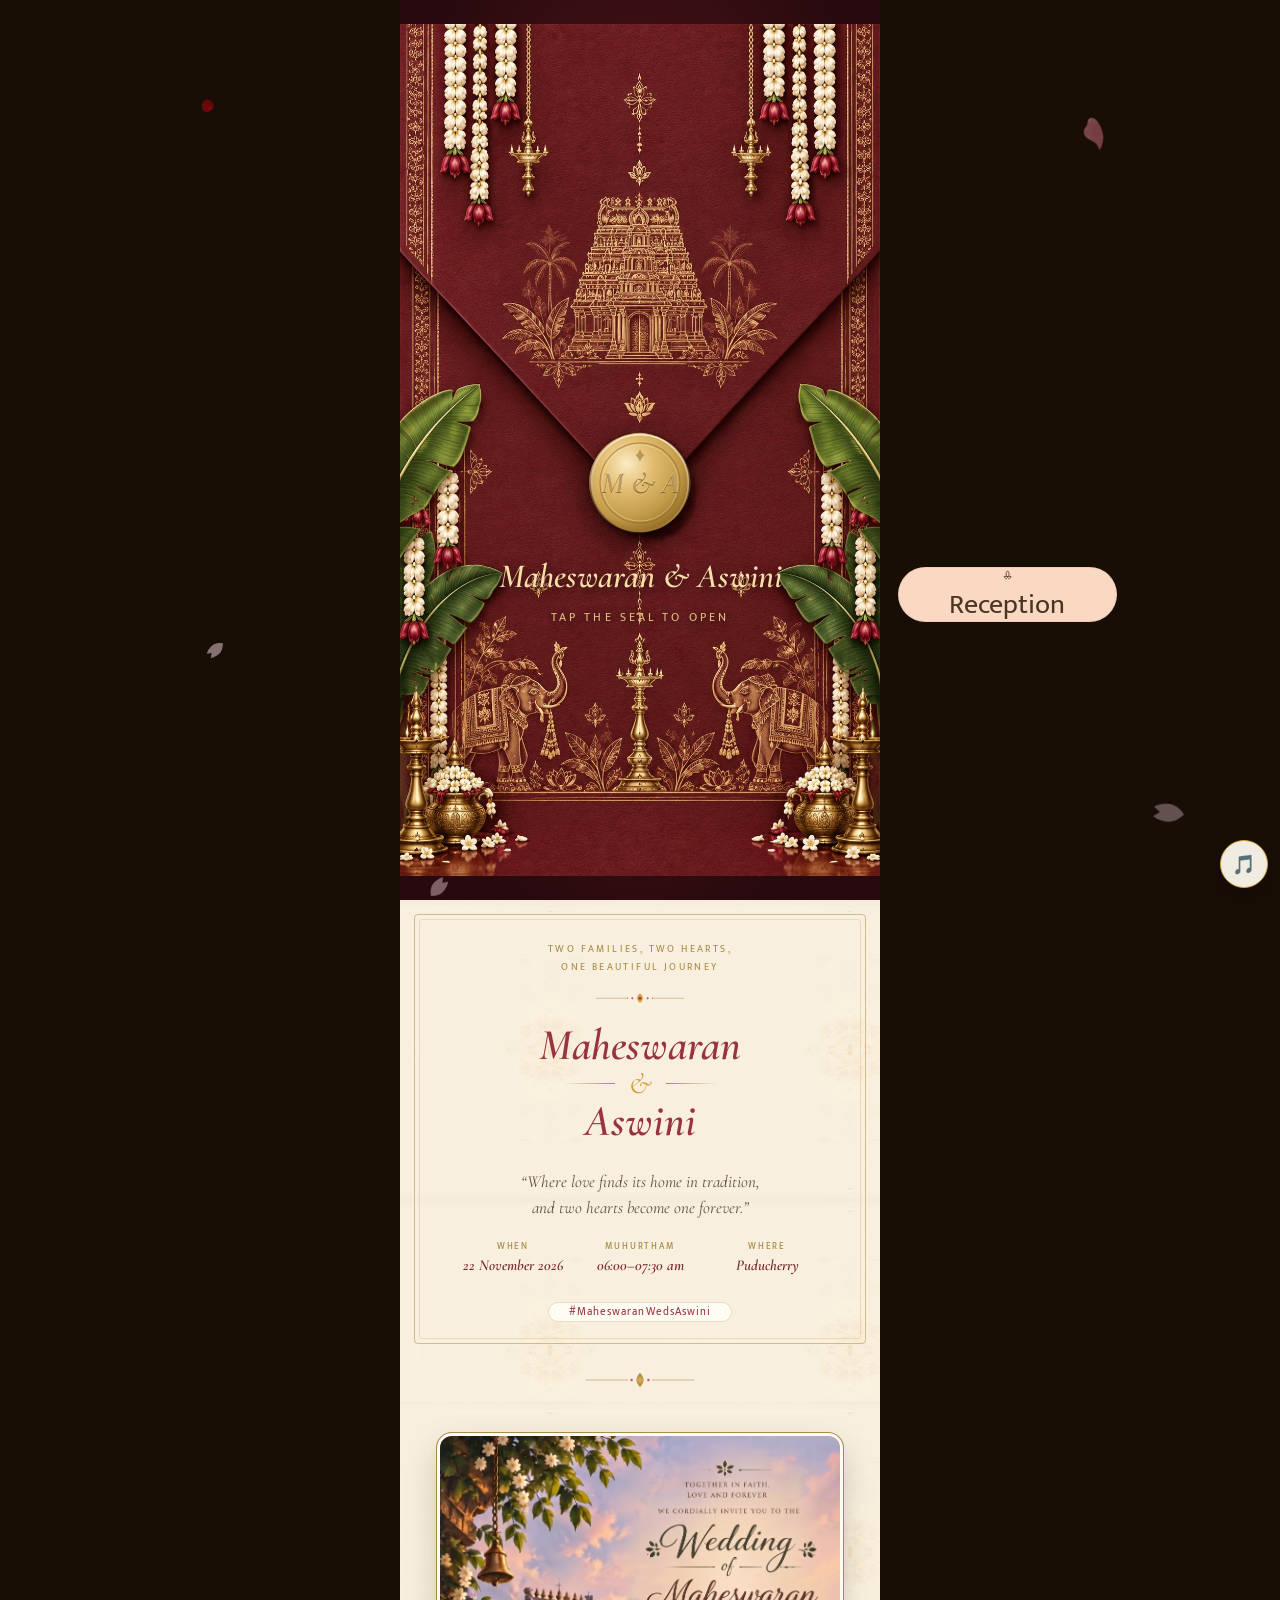
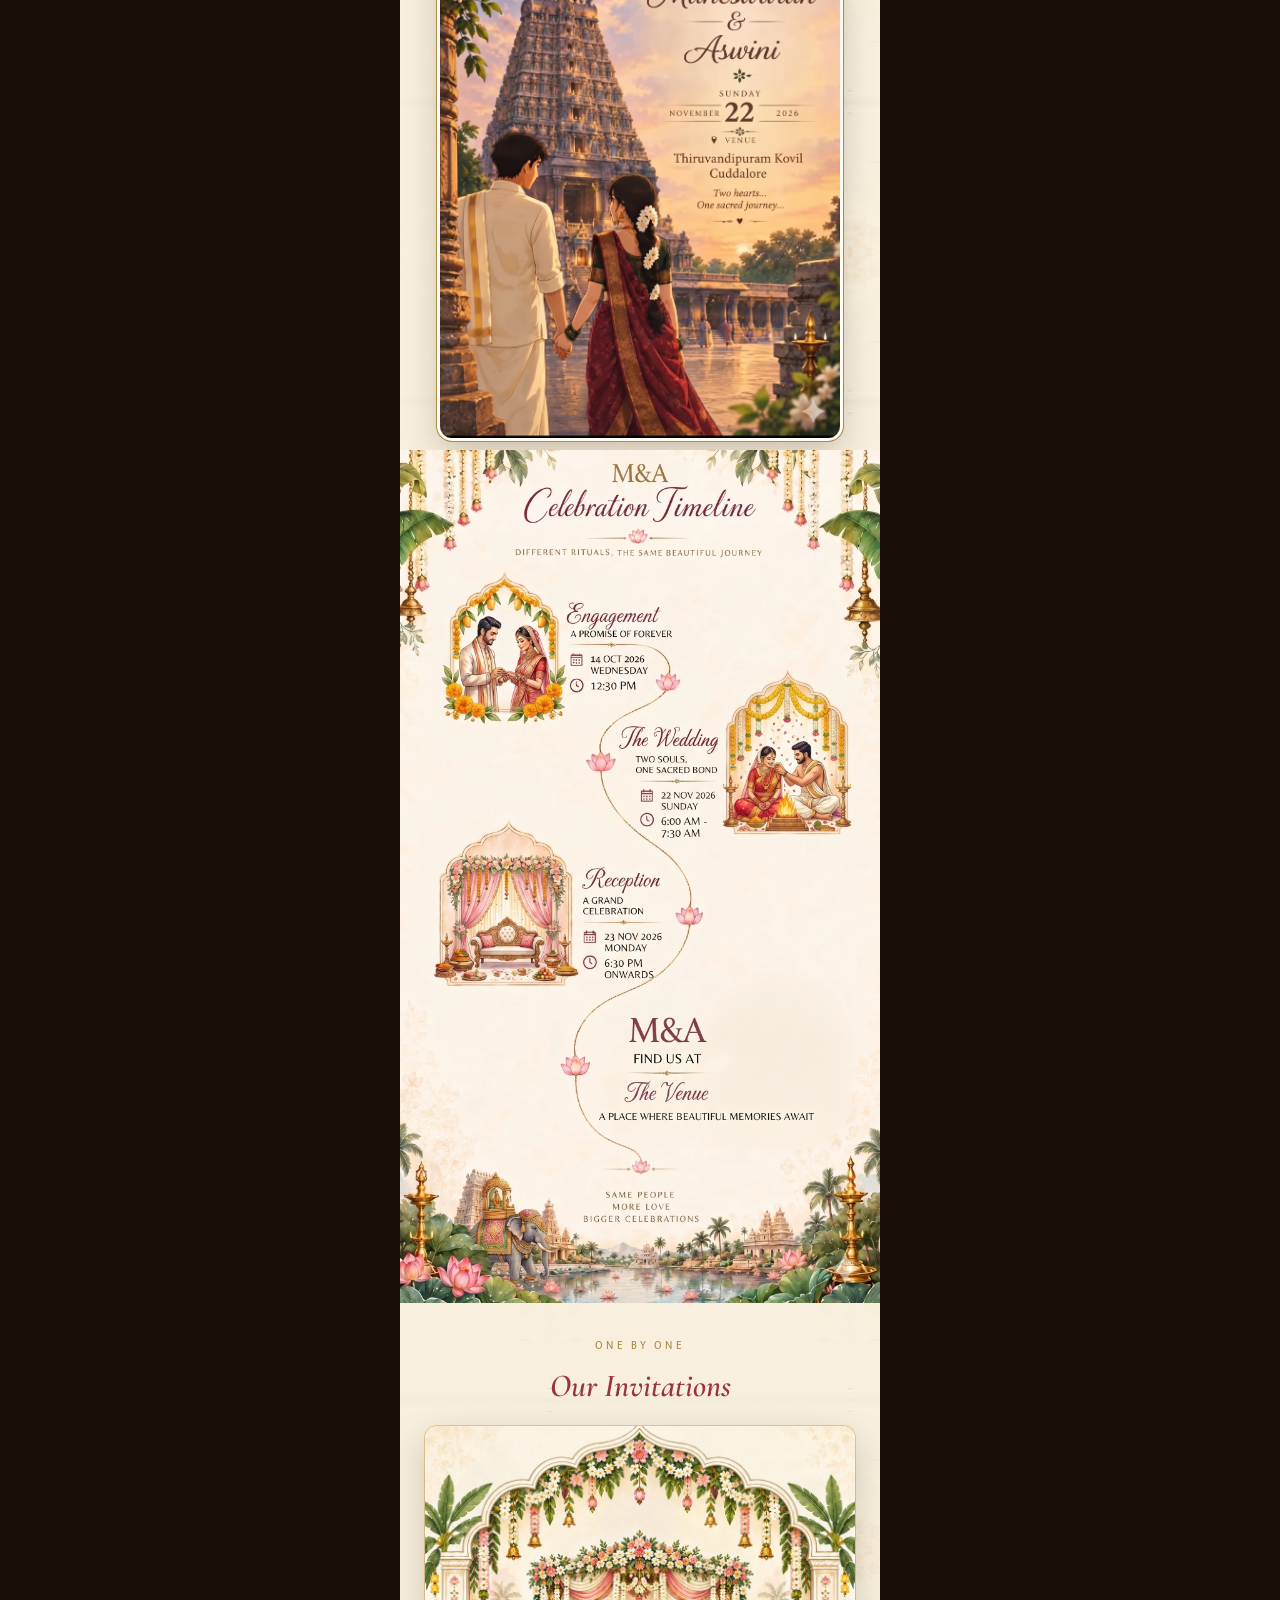
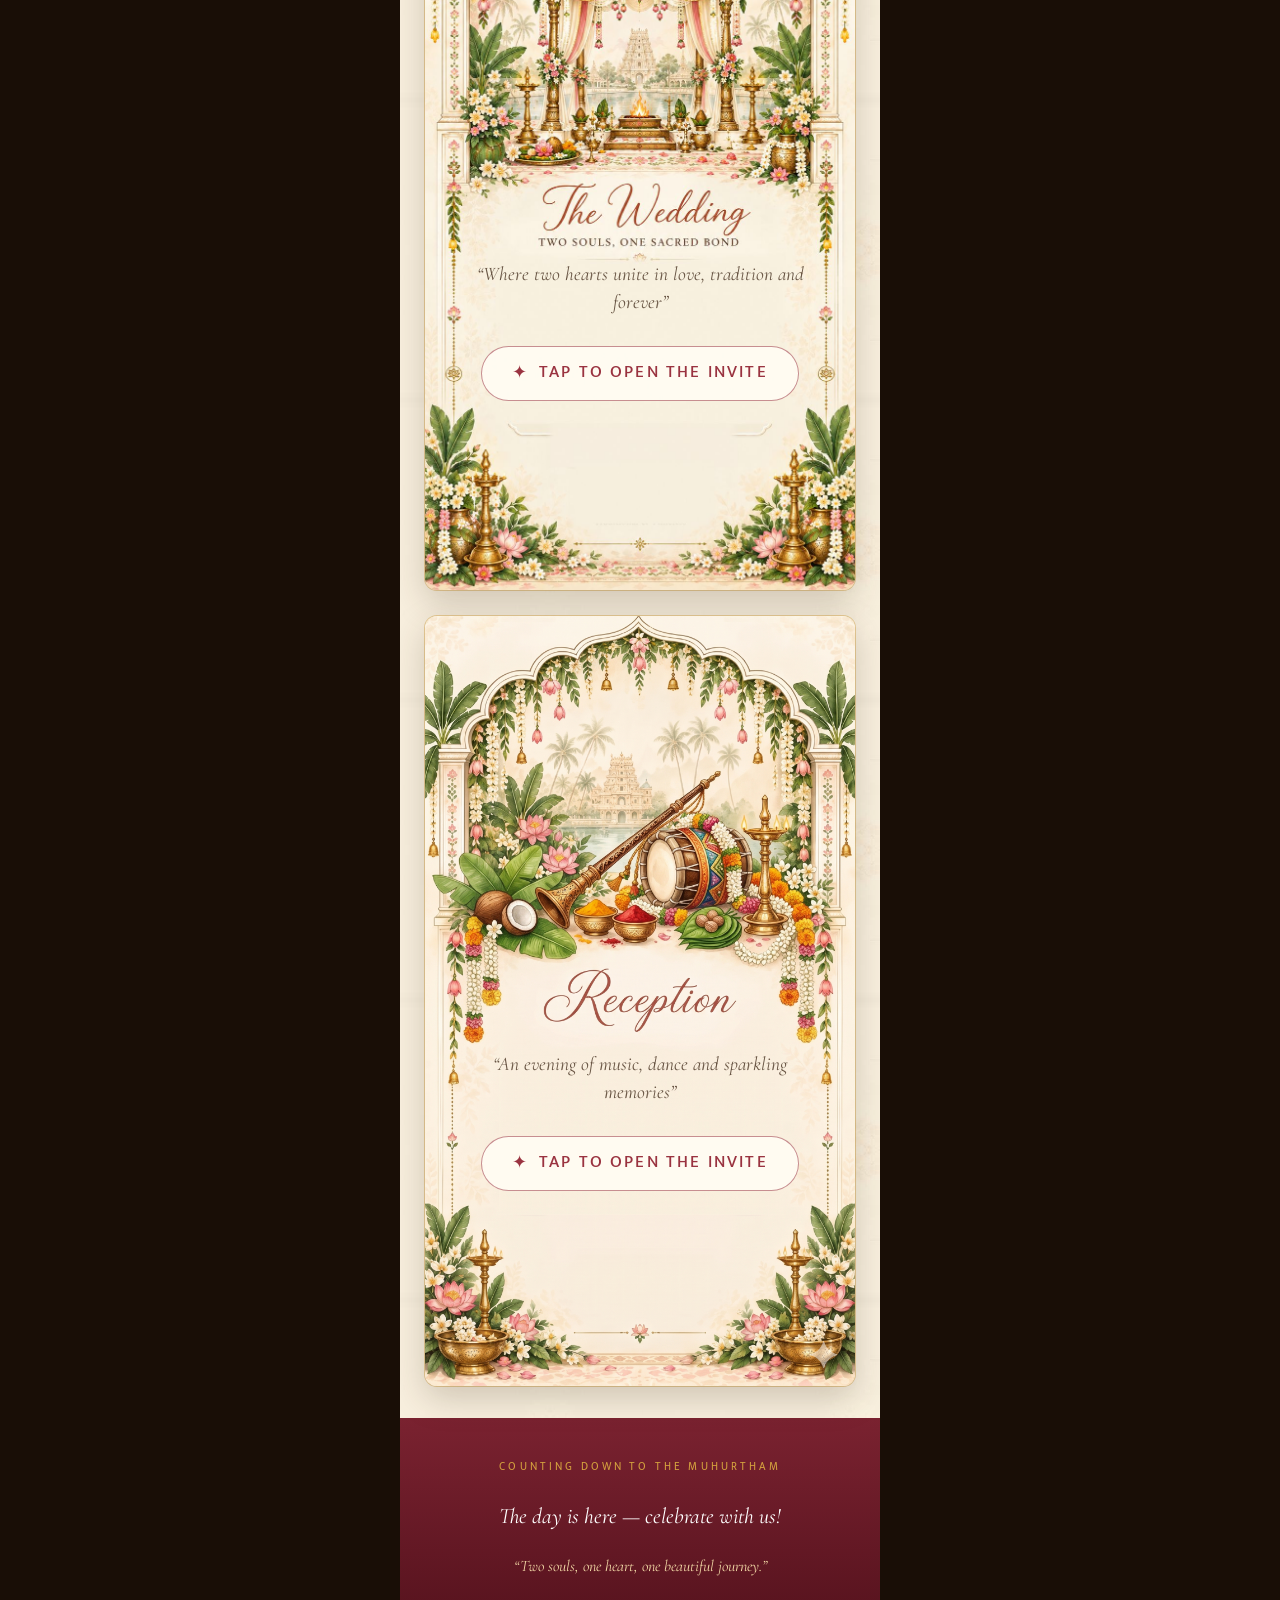
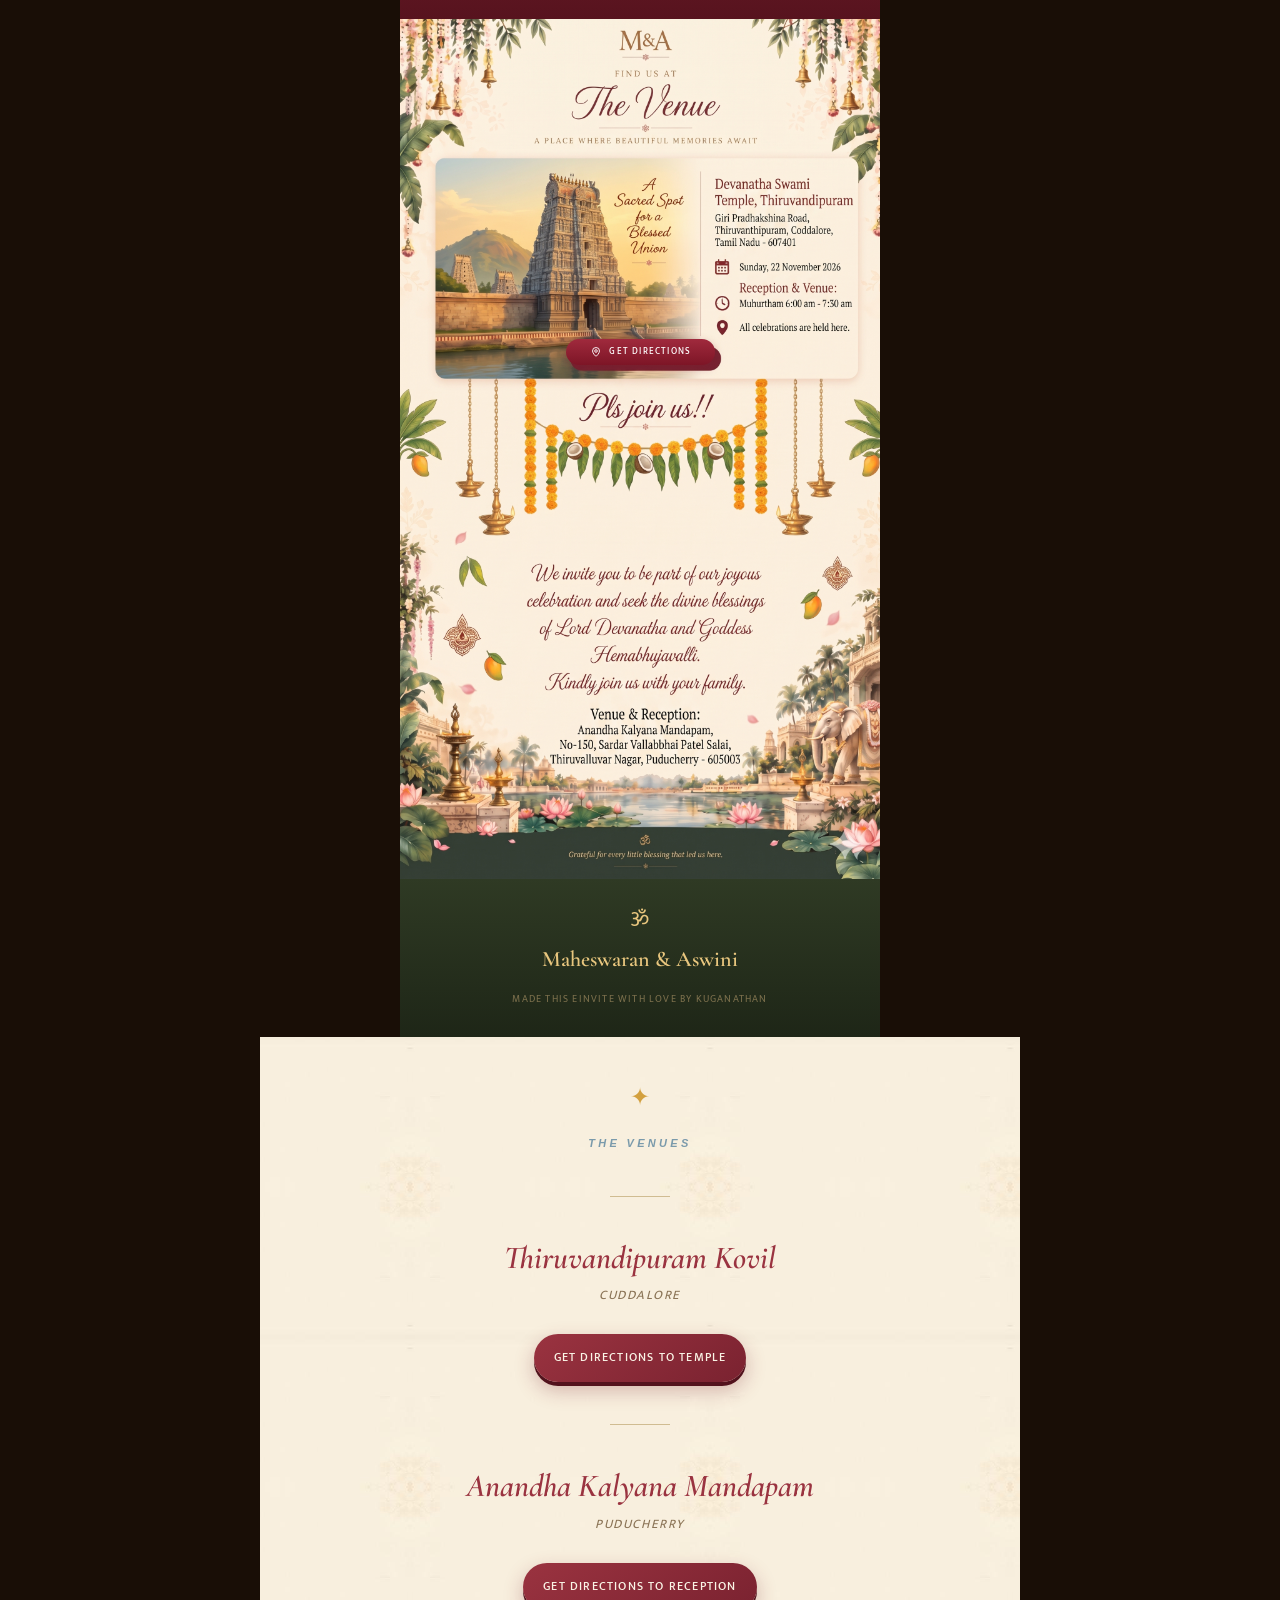
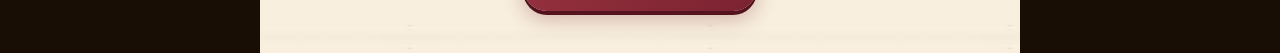
==== commit 045efd12: "Fixes" ====
--- a/index.html
+++ b/index.html
@@ -14,20 +14,28 @@
 <link rel="preconnect" href="https://fonts.googleapis.com">
 <link rel="preconnect" href="https://fonts.gstatic.com" crossorigin>
 <link href="https://fonts.googleapis.com/css2?family=Cormorant+Garamond:ital,wght@0,500;0,600;1,500;1,600&family=Marcellus&family=Mukta:wght@300;400;500;600&display=swap" rel="stylesheet">
+<style>
+  body.no-scroll {
+    overflow: hidden;
+    height: 100vh;
+  }
+</style>
+
 
  <!-- ✅ stylesheet -->
   <link rel="stylesheet" href="style.css">
 
 
 </head>
-<body>
+<body class="no-scroll">
+ 
 <canvas id="petals" aria-hidden="true"></canvas>
 <div class="wrap">
 
   <!-- ========== 1. ENTRY — the sealed envelope ========== -->
   <div class="gate-stage" id="stage">
 
-    <video id="entryVid" playsinline preload="auto" poster="img/main_poster.jpg">
+    <video id="entryVid" playsinline preload="metadata" poster="img/main_poster.jpg">
       <source src="media/main.mp4" type="video/mp4">
     </video>
 
@@ -110,7 +118,7 @@
     <!-- ========== MAIN WEDDING INVITE IMAGE ========== -->
   <section class="main-invite-sec paper" id="mainInvite">
     <div class="main-invite-frame reveal">
-      <img src="img/wedding_invite.jpg" 
+      <img src="img/wedding_invite.jpg" loading="lazy" decoding="async"
            alt="Wedding Invitation of Maheswaran & Aswini - 22 November 2026 at Thiruvandipuram Kovil, Cuddalore" 
            loading="lazy">
     </div>
@@ -121,7 +129,7 @@
   <!-- ========== 3. TIMELINE ========== -->
   <section class="tlpage" id="timeline">
     <div class="tlimg" id="tlImgWrap">
-      <img class="art" src="img/timeline.jpg" alt="Our celebration timeline — Haldi 24 Nov 12:30 PM, Mehendi 24 Nov 6:30 PM, Sangeet 25 Nov 7:00 PM, The Wedding 22 Nov 2026, Muhurtham 9:15–10:00 AM">
+      <img class="art" src="img/timeline.jpg" alt="Our celebration timeline — Haldi 24 Nov 12:30 PM, Mehendi 24 Nov 6:30 PM, Sangeet 25 Nov 7:00 PM, The Wedding 22 Nov 2026, Muhurtham 9:15–10:00 AM" loading="lazy" decoding="async">
       <span id="tlLotus" aria-hidden="true"><img src="art/lotus.png" alt="" draggable="false"></span>
     </div>
   </section>
@@ -148,7 +156,7 @@
   </section>
 
   <section class="vrsvp" id="venueSec">
-    <img class="art" src="img/venue_rsvp.jpg" alt="The Venue — Taj Mahal Palace, Mumbai. Apollo Bunder, Colaba, Mumbai, Maharashtra 400001. Thursday 22 November 2026, Muhurtham 9:15–10:00 am. All celebrations are held here. Will you join us? Kindly reply by 10 November 2026.">
+    <img class="art" src="img/venue_rsvp.jpg" alt="The Venue — Taj Mahal Palace, Mumbai. Apollo Bunder, Colaba, Mumbai, Maharashtra 400001. Thursday 22 November 2026, Muhurtham 9:15–10:00 am. All celebrations are held here. Will you join us? Kindly reply by 10 November 2026." loading="lazy" decoding="async">
 
     <a id="vDir" class="vf" target="_blank" rel="noopener" href="index.html#">
       <svg viewBox="0 0 24 24" fill="none" stroke="currentColor" stroke-width="1.8"><path d="M12 21s7-6.2 7-11a7 7 0 1 0-14 0c0 4.8 7 11 7 11Z"/><circle cx="12" cy="10" r="2.6"/></svg>
@@ -159,7 +167,7 @@
   <footer class="foot">
     <div class="om">&#2384;</div>
     <div class="sig" id="footSig">Maheswaran &amp; Aswini</div>
-    <p class="made">Made with love</p>
+    <p class="made">Made this einvite with love by Kuganathan </p>
   </footer>
 </div>
 
@@ -204,7 +212,13 @@
 
   <div id="chips"></div>
  <!-- ✅ script at the end of <body> so the DOM exists when it runs -->
-  <script src="script.js"></script>
+  <script>
+  if ('scrollRestoration' in history) {
+    history.scrollRestoration = 'manual';
+  }
+  window.scrollTo(0, 0);
+</script>
+ <script src="script.js?v=3"></script>
 
 </body>
 </html>
--- a/style.css
+++ b/style.css
@@ -383,7 +383,7 @@
   /* every position below was measured off img/venue_rsvp.jpg (954 x 1649) so each
      live control lands exactly on top of the one that was painted underneath it */
   .vrsvp{position:relative;line-height:0;container-type:inline-size}
-  .vrsvp>img.art{width:100%;height:auto;display:block;vertical-align:top}
+  .vrsvp>img.art{width:100%;height:auto;display:block}
   .vf{position:absolute;z-index:4;line-height:1.2;font-family:var(--body);box-sizing:border-box}
 
   /* drawn button: 34.80%..65.30% x, 37.36%..40.15% y — the live one covers it */
@@ -677,6 +677,79 @@
       margin: 42px auto;          /* ← bigger margin above and below */
       opacity: 0.5;
     }
+
+  /* ===== MOBILE AND SMALL-VIEWPORT REFINEMENTS ===== */
+  .wrap{width:100%;max-width:480px}
+  img,video{max-width:100%}
+  button,a{-webkit-tap-highlight-color:transparent;touch-action:manipulation}
+  button:focus-visible,a:focus-visible{outline:2px solid var(--marigold);outline-offset:3px}
+
+  .gate-stage{min-height:min(520px,100svh);padding-top:env(safe-area-inset-top)}
+  .envbox{width:min(100%,calc(100svh * 941 / 1672));max-height:100svh}
+  #entrySkip{top:calc(env(safe-area-inset-top) + 12px);right:calc(env(safe-area-inset-right) + 12px);min-height:44px}
+  .scroll-cue{padding-bottom:calc(18px + env(safe-area-inset-bottom))}
+  #scrollBtn{min-height:46px;padding-inline:22px;letter-spacing:.16em}
+
+  .main-invite-sec{padding:clamp(22px,6vw,34px) 14px 12px}
+  .main-invite-frame{max-width:400px;width:100%}
+  .main-invite-frame img{height:auto;object-fit:contain}
+  .couple{padding:32px 18px 36px}
+  .cpl-name{font-size:clamp(30px,8.5vw,44px)}
+  .cpl-tag{max-width:100%;overflow-wrap:anywhere;letter-spacing:.1em}
+  .evcard{width:calc(100% - 24px);margin-bottom:26px}
+  .evcard:hover{transform:none}
+  .ov-cta{min-height:44px;justify-content:center}
+  .count{padding:clamp(30px,8vw,40px) 14px}
+  .cd{gap:clamp(5px,2vw,9px)}
+  .cd .u{min-width:0;padding:12px 3px}
+  .cd .num{font-size:clamp(22px,7vw,27px);font-variant-numeric:tabular-nums}
+  .cd .lab{font-size:clamp(8px,2.4vw,9px);letter-spacing:.1em}
+  .cd-note{font-size:clamp(14px,4.2vw,16px)}
+
+  .lightbox{min-height:100vh;min-height:100dvh;padding:
+    max(12px,env(safe-area-inset-top))
+    max(12px,env(safe-area-inset-right))
+    max(12px,env(safe-area-inset-bottom))
+    max(12px,env(safe-area-inset-left));overflow:auto}
+  .lb-stage{max-width:100%;max-height:100%}
+  #lbVid{height:min(82vh,82dvh,calc(100dvh - env(safe-area-inset-top) - env(safe-area-inset-bottom) - 24px));
+    max-height:calc(100dvh - env(safe-area-inset-top) - env(safe-area-inset-bottom) - 24px);
+    max-width:calc(100vw - env(safe-area-inset-left) - env(safe-area-inset-right) - 24px)}
+  .lb-close{top:calc(env(safe-area-inset-top) + 10px);right:calc(env(safe-area-inset-right) + 10px);width:46px;height:46px}
+  .lb-skip{min-height:44px;padding:10px 14px}
+  .lb-hint{bottom:calc(10px + env(safe-area-inset-bottom));padding:0 12px}
+  #musicBtn{right:calc(env(safe-area-inset-right) + 12px);bottom:calc(env(safe-area-inset-bottom) + 12px);width:48px;height:48px}
+
+  .venue{padding:42px 18px calc(42px + env(safe-area-inset-bottom))}
+  .venue .eyebrow{margin-bottom:24px}
+  .venue h2{padding-inline:0;overflow-wrap:anywhere}
+  .map-btn{max-width:100%;min-height:48px;padding:14px 20px;letter-spacing:.1em}
+  .foot{padding:24px 18px calc(30px + env(safe-area-inset-bottom))}
+  .foot .made{font-size:10px;letter-spacing:.12em;line-height:1.6}
+
+  @media(max-width:380px){
+    .couple{padding-inline:14px}
+    .cpl-facts{grid-template-columns:repeat(3,minmax(0,1fr));gap:10px;margin-top:22px}
+    .cpl-facts .rule{display:none}
+    .cpl-facts>div:not(.rule){min-width:0;padding:8px 3px;border:1px solid rgba(169,138,70,.22);border-radius:8px;background:rgba(255,252,243,.58)}
+    .cpl-facts h4{font-size:8px;letter-spacing:.12em;margin-bottom:5px}
+    .cpl-facts p{font-size:clamp(11px,3.4vw,13px);overflow-wrap:anywhere}
+    .ef-list{gap:5px;margin:8px 0 11px}
+    .ef-list span{font-size:9px;padding:6px 9px}
+    .lb-coach{padding-inline:18px}
+    .lb-coach .big{font-size:clamp(22px,7vw,27px)}
+  }
+
+  @media(max-height:520px) and (orientation:landscape){
+    .gate-stage{height:100vh;height:100svh;min-height:100svh;padding-top:0}
+    .envbox{width:auto;height:100%;max-height:100svh}
+    .scroll-cue{padding-top:38px;padding-bottom:calc(10px + env(safe-area-inset-bottom))}
+    .scroll-cue .ef-list{margin:5px 0 8px}
+    #scrollBtn{min-height:40px;padding-block:8px}
+    .lightbox{padding:10px}
+    #lbVid{height:calc(100dvh - 20px);max-height:calc(100dvh - 20px);max-width:calc(100vw - 20px)}
+  }
+
   @media(max-width:370px){
     .tlrow{column-gap:84px}.tldate{width:66px;height:66px}.tldate .dd{font-size:22px}
     .tlbody h3{font-size:12px}.tlbody .ln{font-size:11.5px}.intro-names{font-size:28px}
